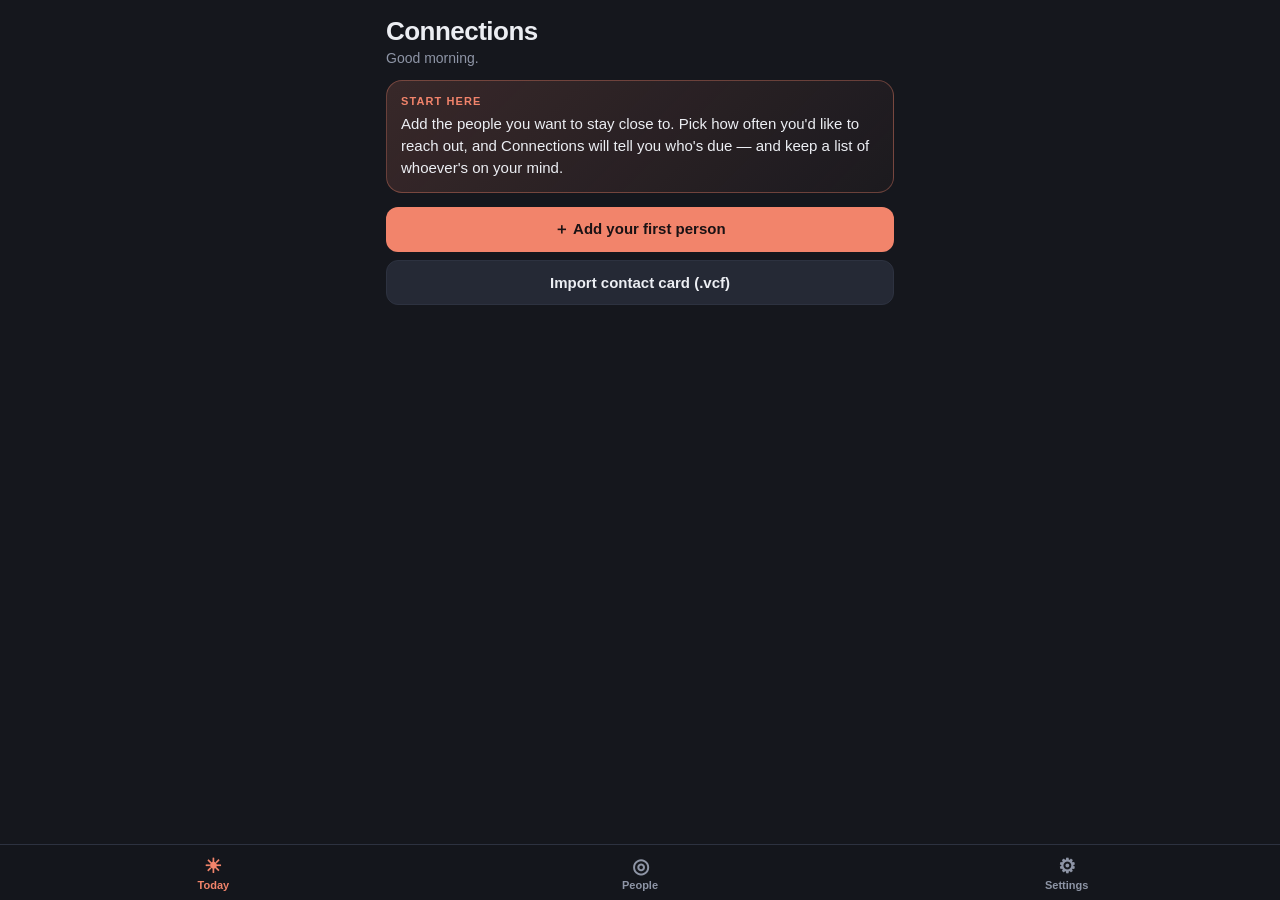
==== connections/index.html @ cd46ae2d "Add Connections: offline PWA for reminders to reach out to people Lives in connections/ as its own i" ====
<!DOCTYPE html>
<html lang="en">
<head>
<meta charset="UTF-8">
<meta name="viewport" content="width=device-width, initial-scale=1, viewport-fit=cover">
<meta name="apple-mobile-web-app-capable" content="yes">
<meta name="apple-mobile-web-app-status-bar-style" content="black-translucent">
<meta name="apple-mobile-web-app-title" content="Connections">
<meta name="theme-color" content="#15171D">
<link rel="manifest" href="manifest.webmanifest">
<link rel="apple-touch-icon" href="apple-touch-icon.png">
<title>Connections</title>
<style>
:root{
  --bg:#15171D; --panel:#1D2028; --panel2:#252935; --ink:#ECEEF3; --mut:#8E95A6;
  --acc:#F2846B; --acc2:#FFAE98; --good:#7FC4A0; --warn:#F0C25C; --bad:#E5686A; --line:#2D3240;
  --sans:-apple-system,BlinkMacSystemFont,'Segoe UI',Roboto,sans-serif;
  --mono:ui-monospace,'SF Mono',SFMono-Regular,Menlo,monospace;
}
*{box-sizing:border-box;margin:0;padding:0;-webkit-tap-highlight-color:transparent}
html,body{background:var(--bg);color:var(--ink);font-family:var(--sans);min-height:100%}
.wrap{max-width:540px;margin:0 auto;padding:calc(16px + env(safe-area-inset-top)) 16px calc(96px + env(safe-area-inset-bottom))}
header{display:flex;align-items:flex-end;justify-content:space-between;gap:10px;margin-bottom:6px}
h1{font-size:26px;font-weight:800;letter-spacing:-.02em}
h2{font-size:12px;font-weight:700;letter-spacing:.1em;text-transform:uppercase;color:var(--mut);margin:24px 0 10px;display:flex;align-items:center;gap:8px}
h2 .n{font-family:var(--mono);color:var(--acc);letter-spacing:0}
.sub{color:var(--mut);font-size:14px;margin-top:3px}
.card{background:var(--panel);border:1px solid var(--line);border-radius:16px;padding:14px;margin-bottom:10px}
.empty{color:var(--mut);font-size:14px;line-height:1.5;text-align:center;padding:22px 14px;border:1px dashed var(--line);border-radius:16px}
button{font-family:var(--sans);border:none;border-radius:12px;cursor:pointer;font-weight:700;color:inherit}
.btn{background:var(--acc);color:#1A1214;padding:13px 16px;font-size:15px;width:100%}
.btn.ghost{background:var(--panel2);color:var(--ink);border:1px solid var(--line)}
.btn.small{width:auto;padding:8px 13px;font-size:13px}
.btn.danger{background:transparent;color:var(--bad);border:1px solid rgba(229,104,106,.4)}
.btn:disabled{opacity:.4}
.add{background:var(--acc);color:#1A1214;width:44px;height:44px;border-radius:50%;font-size:26px;line-height:1;flex:none}

/* Person row */
.p{display:flex;align-items:center;gap:12px;cursor:pointer}
.av{width:44px;height:44px;border-radius:50%;flex:none;display:flex;align-items:center;justify-content:center;font-weight:800;font-size:16px;color:#16181E}
.p .info{flex:1;min-width:0}
.p .nm{font-size:16px;font-weight:700;white-space:nowrap;overflow:hidden;text-overflow:ellipsis}
.p .meta{font-size:13px;color:var(--mut);margin-top:2px;white-space:nowrap;overflow:hidden;text-overflow:ellipsis}
.pill{font-size:11px;font-weight:700;border-radius:99px;padding:3px 9px;white-space:nowrap;border:1px solid var(--line);color:var(--mut)}
.pill.bad{color:var(--bad);border-color:rgba(229,104,106,.45)}
.pill.warn{color:var(--warn);border-color:rgba(240,194,92,.45)}
.pill.good{color:var(--good);border-color:rgba(127,196,160,.45)}
.pill.acc{color:var(--acc);border-color:rgba(242,132,107,.45)}
.actions{display:flex;gap:8px;margin-top:12px}
.actions button,.actions a{flex:1;text-align:center;text-decoration:none;background:var(--panel2);border:1px solid var(--line);color:var(--ink);border-radius:11px;padding:9px 4px;font-size:13px;font-weight:700}
.actions .done{background:rgba(127,196,160,.12);border-color:rgba(127,196,160,.45);color:var(--good)}
.mindnote{font-size:13px;color:var(--acc2);margin-top:8px;line-height:1.4}

/* Nudge */
.nudge{background:linear-gradient(135deg,rgba(242,132,107,.16),rgba(242,132,107,.03));border:1px solid rgba(242,132,107,.35);border-radius:16px;padding:14px;margin:14px 0 4px}
.nudge .k{font-size:11px;font-weight:700;letter-spacing:.1em;text-transform:uppercase;color:var(--acc)}
.nudge .t{font-size:15px;margin-top:6px;line-height:1.45}

/* Search / chips */
.search{width:100%;background:var(--panel);border:1px solid var(--line);border-radius:12px;padding:12px 14px;color:var(--ink);font-size:16px;margin:12px 0 8px}
.chips{display:flex;gap:8px;overflow-x:auto;padding-bottom:4px;scrollbar-width:none}
.chips::-webkit-scrollbar{display:none}
.chip{background:var(--panel);border:1px solid var(--line);color:var(--mut);border-radius:99px;padding:7px 13px;font-size:13px;font-weight:600;white-space:nowrap}
.chip.on{color:var(--ink);border-color:var(--acc);background:var(--panel2)}

/* Forms */
label{display:block;font-size:12px;font-weight:700;letter-spacing:.06em;text-transform:uppercase;color:var(--mut);margin:14px 0 6px}
input,select,textarea{width:100%;background:var(--panel2);border:1px solid var(--line);border-radius:11px;padding:11px 12px;color:var(--ink);font-size:16px;font-family:var(--sans)}
textarea{min-height:76px;resize:vertical}
input:focus,select:focus,textarea:focus,.search:focus{outline:none;border-color:var(--acc)}
.two{display:flex;gap:10px}.two>div{flex:1;min-width:0}
.seg{display:flex;flex-wrap:wrap;gap:6px}
.seg button{background:var(--panel2);border:1px solid var(--line);color:var(--mut);padding:8px 11px;font-size:13px;border-radius:10px}
.seg button.on{color:var(--ink);border-color:var(--acc)}

/* Sheet */
.scrim{position:fixed;inset:0;background:rgba(0,0,0,.55);z-index:80;display:none;align-items:flex-end;justify-content:center}
.scrim.on{display:flex}
.sheet{background:var(--bg);border:1px solid var(--line);border-bottom:none;border-radius:20px 20px 0 0;width:100%;max-width:540px;max-height:92vh;overflow-y:auto;padding:18px 16px calc(24px + env(safe-area-inset-bottom))}
.sheet .top{display:flex;justify-content:space-between;align-items:center;margin-bottom:6px}
.sheet h3{font-size:19px;font-weight:800}
.x{background:var(--panel2);width:34px;height:34px;border-radius:50%;font-size:18px;color:var(--mut)}

/* Detail */
.hero{display:flex;gap:14px;align-items:center;margin:8px 0 4px}
.hero .av{width:60px;height:60px;font-size:22px}
.stats{display:flex;gap:8px;margin-top:14px}
.stat{flex:1;background:var(--panel);border:1px solid var(--line);border-radius:12px;padding:10px;text-align:center}
.stat .v{font-family:var(--mono);font-size:17px;font-weight:700}
.stat .l{font-size:10px;letter-spacing:.08em;text-transform:uppercase;color:var(--mut);margin-top:3px}
.hist{font-size:14px;border-top:1px solid var(--line);padding:10px 0}
.hist:first-child{border-top:none}
.hist .d{font-family:var(--mono);font-size:12px;color:var(--mut)}
.hist .n{margin-top:3px;line-height:1.4;color:var(--ink)}
.toggle{display:flex;justify-content:space-between;align-items:center;background:var(--panel);border:1px solid var(--line);border-radius:12px;padding:12px 14px;margin-top:10px;cursor:pointer}
.sw{width:46px;height:28px;border-radius:99px;background:var(--line);position:relative;flex:none;transition:background .2s}
.sw::after{content:'';position:absolute;top:3px;left:3px;width:22px;height:22px;border-radius:50%;background:#fff;transition:left .2s}
.sw.on{background:var(--acc)}.sw.on::after{left:21px}

/* Nav */
nav{position:fixed;bottom:0;left:0;right:0;background:rgba(21,23,29,.93);backdrop-filter:blur(12px);-webkit-backdrop-filter:blur(12px);border-top:1px solid var(--line);display:flex;z-index:50;padding-bottom:env(safe-area-inset-bottom)}
nav button{flex:1;background:none;color:var(--mut);padding:11px 0 9px;font-size:11px;font-weight:600;display:flex;flex-direction:column;gap:3px;align-items:center;border-radius:0;position:relative}
nav button.on{color:var(--acc)}
nav .ic{font-size:20px;line-height:1}
nav .dot{position:absolute;top:6px;left:calc(50% + 8px);background:var(--bad);color:#fff;font-size:10px;border-radius:99px;padding:1px 5px;font-family:var(--mono)}
.toast{position:fixed;left:50%;bottom:calc(84px + env(safe-area-inset-bottom));transform:translateX(-50%) translateY(20px);background:var(--panel2);border:1px solid var(--line);color:var(--ink);padding:10px 16px;border-radius:12px;font-size:14px;opacity:0;transition:all .25s;z-index:90;pointer-events:none;white-space:nowrap}
.toast.on{opacity:1;transform:translateX(-50%) translateY(0)}
.note{font-size:13px;color:var(--mut);line-height:1.5;margin-top:8px}
</style>
</head>
<body>
<div class="wrap" id="app"></div>
<nav id="nav">
  <button data-v="today"><span class="ic">☀︎</span>Today</button>
  <button data-v="people"><span class="ic">◎</span>People</button>
  <button data-v="settings"><span class="ic">⚙︎</span>Settings</button>
</nav>
<div class="scrim" id="scrim"><div class="sheet" id="sheet"></div></div>
<div class="toast" id="toast"></div>
<input type="file" id="fileIn" accept=".json,application/json" hidden>
<input type="file" id="vcfIn" accept=".vcf,text/vcard,text/x-vcard" hidden>

<script>
/* ============ CONSTANTS ============ */
const CADENCES = [
  {d:7,l:'Weekly'},{d:14,l:'2 weeks'},{d:30,l:'Monthly'},{d:60,l:'2 months'},
  {d:90,l:'Quarterly'},{d:180,l:'6 months'},{d:365,l:'Yearly'}
];
const GROUPS = ['Family','Close friends','Friends','Work','Mentors','Community'];
const TYPES = [
  {id:'text',l:'Text',ic:'💬'},{id:'call',l:'Call',ic:'📞'},{id:'email',l:'Email',ic:'✉️'},
  {id:'inperson',l:'In person',ic:'🤝'},{id:'social',l:'Social',ic:'📱'},{id:'other',l:'Other',ic:'✦'}
];
const COLORS = ['#F2846B','#7FC4A0','#F0C25C','#8FB5F0','#C79BEA','#6FD1D1','#F09BC0','#B8C77A'];
const PROMPTS = [
  'Send a song, photo or article that made you think of them.',
  'Ask about something they mentioned last time.',
  'A two-line “thinking of you” text counts. It doesn’t need a reason.',
  'Suggest a specific time for coffee or a call — specifics get yeses.',
  'Share a memory you have together.',
  'Congratulate them on something, however small.',
  'Ask for their recommendation on something — people love being asked.'
];

/* ============ STATE ============ */
const store = {
  get(k,d){try{const v=localStorage.getItem('cx.'+k);return v?JSON.parse(v):d}catch(e){return d}},
  set(k,v){try{localStorage.setItem('cx.'+k,JSON.stringify(v))}catch(e){toast('Could not save — storage full?')}}
};
let people = store.get('people',[]);
let settings = store.get('settings',{notify:false,lastNotified:null,soonDays:3});
let view = 'today';
let filter = 'all';
let query = '';
const save = () => { store.set('people',people); store.set('settings',settings); updateBadge(); };

/* ============ HELPERS ============ */
const $ = id => document.getElementById(id);
const esc = s => String(s ?? '').replace(/[&<>"']/g,c=>({'&':'&amp;','<':'&lt;','>':'&gt;','"':'&quot;',"'":'&#39;'}[c]));
const pad = n => String(n).padStart(2,'0');
const ymd = d => `${d.getFullYear()}-${pad(d.getMonth()+1)}-${pad(d.getDate())}`;
const today = () => ymd(new Date());
const parse = s => { const [y,m,d] = s.split('-').map(Number); return new Date(y,m-1,d); };
const addDays = (s,n) => { const d = parse(s); d.setDate(d.getDate()+n); return ymd(d); };
const diff = (a,b) => Math.round((parse(a)-parse(b))/864e5);  // a - b in days
const uid = () => Date.now().toString(36)+Math.random().toString(36).slice(2,7);
const initials = n => n.trim().split(/\s+/).slice(0,2).map(w=>w[0]||'').join('').toUpperCase() || '?';
const color = id => COLORS[[...id].reduce((a,c)=>a+c.charCodeAt(0),0) % COLORS.length];
const cadLabel = d => (CADENCES.find(c=>c.d===d)||{l:`Every ${d} days`}).l.replace(/^(\d)/,'Every $1');
const typeOf = id => TYPES.find(t=>t.id===id) || TYPES[5];
const fmtDate = s => parse(s).toLocaleDateString(undefined,{month:'short',day:'numeric',year: s.slice(0,4)===today().slice(0,4)?undefined:'numeric'});
function ago(s){
  if(!s) return 'Never logged';
  const n = diff(today(), s);
  if(n<=0) return 'Today'; if(n===1) return 'Yesterday';
  if(n<14) return `${n} days ago`; if(n<60) return `${Math.round(n/7)} weeks ago`;
  if(n<365) return `${Math.round(n/30)} months ago`;
  return `${(n/365).toFixed(1).replace('.0','')} years ago`;
}
function toast(msg){ const t=$('toast'); t.textContent=msg; t.classList.add('on'); clearTimeout(t._h); t._h=setTimeout(()=>t.classList.remove('on'),2200); }

/* ============ SCHEDULING ============ */
// Next due date: last contact + cadence (or now if never contacted), pushed later by a snooze.
function dueDate(p){
  let due = p.lastContact ? addDays(p.lastContact, p.cadence) : (p.created || today());
  if(p.snoozeUntil && p.snoozeUntil > due) due = p.snoozeUntil;
  return due;
}
function status(p){
  if(p.paused) return {k:'paused', days:Infinity, label:'Paused', cls:''};
  const d = diff(dueDate(p), today());
  if(d < 0)  return {k:'overdue', days:d, label: `${-d}d overdue`, cls:'bad'};
  if(d === 0) return {k:'due', days:0, label:'Due today', cls:'warn'};
  if(d <= settings.soonDays) return {k:'soon', days:d, label:`In ${d}d`, cls:'warn'};
  return {k:'ok', days:d, label:`In ${d}d`, cls:'good'};
}
function nextBirthday(p){
  if(!p.birthday) return null;
  const md = p.birthday.slice(-5); const t = today();
  let s = `${t.slice(0,4)}-${md}`;
  if(md==='02-29' && !isLeap(+t.slice(0,4))) s = `${t.slice(0,4)}-02-28`;
  if(s < t){ const y=+t.slice(0,4)+1; s = (md==='02-29'&&!isLeap(y))?`${y}-02-28`:`${y}-${md}`; }
  return {date:s, days:diff(s,t)};
}
const isLeap = y => (y%4===0&&y%100!==0)||y%400===0;
const needsYou = () => people.filter(p=>{const k=status(p).k; return k==='overdue'||k==='due';});

/* ============ RENDER ============ */
function render(){
  document.querySelectorAll('nav button').forEach(b=>b.classList.toggle('on', b.dataset.v===view));
  const n = needsYou().length + people.filter(p=>p.onMind).length;
  const tb = document.querySelector('nav button[data-v="today"]');
  tb.querySelector('.dot')?.remove();
  if(n) tb.insertAdjacentHTML('beforeend', `<span class="dot">${n}</span>`);
  $('app').innerHTML = view==='today' ? renderToday() : view==='people' ? renderPeople() : renderSettings();
}

function personRow(p, opts={}){
  const st = status(p);
  const bd = nextBirthday(p);
  let meta = [p.group, `Last: ${ago(p.lastContact)}`].filter(Boolean).join(' · ');
  if(opts.bday && bd) meta = bd.days===0 ? '🎂 Birthday today!' : `🎂 Birthday in ${bd.days}d · ${fmtDate(bd.date)}`;
  const pill = opts.bday ? '' : p.onMind && opts.mind ? `<span class="pill acc">On your mind</span>` : `<span class="pill ${st.cls}">${st.label}</span>`;
  return `<div class="card">
    <div class="p" onclick="openPerson('${p.id}')">
      <div class="av" style="background:${color(p.id)}">${esc(initials(p.name))}</div>
      <div class="info"><div class="nm">${esc(p.name)}</div><div class="meta">${esc(meta)}</div></div>
      ${pill}
    </div>
    ${opts.mind && p.mindNote ? `<div class="mindnote">“${esc(p.mindNote)}”</div>` : ''}
    ${opts.actions ? actionRow(p) : ''}
  </div>`;
}
function actionRow(p){
  const tel = p.phone ? p.phone.replace(/[^\d+]/g,'') : '';
  const a = [];
  if(tel){ a.push(`<a href="sms:${tel}" onclick="pendingReach('${p.id}','text')">💬 Text</a>`);
           a.push(`<a href="tel:${tel}" onclick="pendingReach('${p.id}','call')">📞 Call</a>`); }
  if(p.email) a.push(`<a href="mailto:${esc(p.email)}" onclick="pendingReach('${p.id}','email')">✉️ Email</a>`);
  a.push(`<button class="done" onclick="openLog('${p.id}')">✓ Done</button>`);
  a.push(`<button onclick="openSnooze('${p.id}')">⏱ Later</button>`);
  return `<div class="actions">${a.join('')}</div>`;
}

function renderToday(){
  const t = today();
  const hour = new Date().getHours();
  const greet = hour<12?'Good morning':hour<18?'Good afternoon':'Good evening';
  if(!people.length){
    return `<header><div><h1>Connections</h1><div class="sub">${greet}.</div></div></header>
    <div class="nudge"><div class="k">Start here</div><div class="t">Add the people you want to stay close to. Pick how often you'd like to reach out, and Connections will tell you who's due — and keep a list of whoever's on your mind.</div></div>
    <div style="margin-top:14px;display:grid;gap:8px">
      <button class="btn" onclick="openEdit()">＋ Add your first person</button>
      ${contactPickerBtn()}
      <button class="btn ghost" onclick="$('vcfIn').click()">Import contact card (.vcf)</button>
    </div>`;
  }
  const mind = people.filter(p=>p.onMind);
  const due = people.filter(p=>!p.onMind && ['overdue','due'].includes(status(p).k))
                    .sort((a,b)=>status(a).days-status(b).days);
  const soon = people.filter(p=>!p.onMind && status(p).k==='soon').sort((a,b)=>status(a).days-status(b).days);
  const bdays = people.map(p=>({p,b:nextBirthday(p)})).filter(x=>x.b && x.b.days<=14).sort((a,b)=>a.b.days-b.b.days);
  const total = mind.length + due.length;
  const prompt = PROMPTS[parse(t).getDate() % PROMPTS.length];
  const longest = people.filter(p=>!p.paused && p.lastContact).sort((a,b)=>a.lastContact.localeCompare(b.lastContact))[0];

  let h = `<header><div><h1>${greet}</h1><div class="sub">${total ? `${total} ${total===1?'person':'people'} to reach out to.` : 'You’re all caught up. 🌿'}</div></div>
    <button class="add" onclick="openEdit()" aria-label="Add person">＋</button></header>
    <div class="nudge"><div class="k">Today's nudge</div><div class="t">${esc(prompt)}</div></div>`;

  h += `<h2>On your mind <span class="n">${mind.length||''}</span></h2>`;
  h += mind.length ? mind.map(p=>personRow(p,{actions:true,mind:true})).join('')
      : `<div class="empty">Thinking of someone? Tap <b>＋</b> or open a person and flip on <b>“On my mind”</b> so you don't forget.</div>`;

  if(due.length){ h += `<h2>Due now <span class="n">${due.length}</span></h2>` + due.map(p=>personRow(p,{actions:true})).join(''); }
  if(bdays.length){ h += `<h2>Birthdays</h2>` + bdays.map(x=>personRow(x.p,{bday:true})).join(''); }
  if(soon.length){ h += `<h2>Coming up</h2>` + soon.map(p=>personRow(p)).join(''); }
  if(!due.length && longest && diff(t,longest.lastContact) > 30){
    h += `<h2>It's been a while</h2>` + personRow(longest,{actions:true});
  }
  return h;
}

function renderPeople(){
  const groups = [...new Set(people.map(p=>p.group).filter(Boolean))];
  let list = people.slice();
  if(query) list = list.filter(p=>(p.name+' '+(p.group||'')+' '+(p.notes||'')).toLowerCase().includes(query.toLowerCase()));
  if(filter==='due') list = list.filter(p=>['overdue','due','soon'].includes(status(p).k));
  else if(filter==='mind') list = list.filter(p=>p.onMind);
  else if(filter==='paused') list = list.filter(p=>p.paused);
  else if(filter!=='all') list = list.filter(p=>p.group===filter);
  list.sort((a,b)=>status(a).days-status(b).days || a.name.localeCompare(b.name));
  const chip = (id,l) => `<button class="chip ${filter===id?'on':''}" onclick="setFilter('${esc(id)}')">${esc(l)}</button>`;
  return `<header><div><h1>People</h1><div class="sub">${people.length} ${people.length===1?'person':'people'} you're keeping close</div></div>
    <button class="add" onclick="openEdit()" aria-label="Add person">＋</button></header>
    <input class="search" id="q" placeholder="Search" value="${esc(query)}" oninput="query=this.value;rerenderList()">
    <div class="chips">${chip('all','All')}${chip('due','Due soon')}${chip('mind','On my mind')}${groups.map(g=>chip(g,g)).join('')}${people.some(p=>p.paused)?chip('paused','Paused'):''}</div>
    <div id="plist" style="margin-top:12px">${list.length ? list.map(p=>personRow(p)).join('') : `<div class="empty">${people.length?'No matches.':'No one here yet. Tap ＋ to add someone.'}</div>`}</div>`;
}
function rerenderList(){ const pos = $('q').selectionStart; render(); const q=$('q'); q.focus(); q.setSelectionRange(pos,pos); }
function setFilter(f){ filter=f; render(); }

function contactPickerBtn(){
  return ('contacts' in navigator && 'ContactsManager' in window) ? `<button class="btn ghost" onclick="pickContacts()">Import from contacts</button>` : '';
}

function renderSettings(){
  const notifOK = 'Notification' in window;
  return `<header><div><h1>Settings</h1><div class="sub">Everything stays on this device.</div></div></header>
  <h2>Reminders</h2>
  <div class="toggle" onclick="toggleNotify()"><div><div style="font-weight:700">Notify me when people are due</div><div class="note" style="margin-top:3px">${notifOK?'Shows a notification + app badge when you open Connections.':'Not supported in this browser.'}</div></div><div class="sw ${settings.notify?'on':''}"></div></div>
  <div class="card" style="margin-top:10px">
    <div style="font-weight:700">Calendar reminders</div>
    <div class="note">Phones don't let offline web apps wake themselves up, so for reliable reminders, add a repeating calendar event for each person at their cadence. Re-export after adding people.</div>
    <button class="btn ghost small" style="margin-top:10px" onclick="exportICS()">Download calendar (.ics)</button>
  </div>
  <label>“Coming up” window</label>
  <div class="seg">${[1,3,5,7].map(d=>`<button class="${settings.soonDays===d?'on':''}" onclick="settings.soonDays=${d};save();render()">${d} day${d>1?'s':''}</button>`).join('')}</div>
  <h2>Import</h2>
  <div style="display:grid;gap:8px">${contactPickerBtn()}<button class="btn ghost" onclick="$('vcfIn').click()">Import contact cards (.vcf)</button></div>
  <div class="note">On iPhone: Contacts → pick someone → Share Contact → Save to Files, then import here.</div>
  <h2>Backup</h2>
  <div style="display:grid;gap:8px">
    <button class="btn ghost" onclick="exportJSON()">Export backup (.json)</button>
    <button class="btn ghost" onclick="$('fileIn').click()">Restore from backup</button>
  </div>
  <div class="note">Data lives in this browser only. Back up now and then.</div>
  <h2>Danger zone</h2>
  <button class="btn danger" onclick="wipe()">Erase all data</button>
  <div class="note" style="text-align:center;margin-top:24px">Connections · v1</div>`;
}

/* ============ SHEETS ============ */
function openSheet(html){ $('sheet').innerHTML = html; $('scrim').classList.add('on'); $('sheet').scrollTop=0; }
function closeSheet(){ $('scrim').classList.remove('on'); }
$('scrim').addEventListener('click', e => { if(e.target.id==='scrim') closeSheet(); });
const sheetTop = title => `<div class="top"><h3>${esc(title)}</h3><button class="x" onclick="closeSheet()" aria-label="Close">✕</button></div>`;
const byId = id => people.find(p=>p.id===id);

function openPerson(id){
  const p = byId(id); if(!p) return;
  const st = status(p), bd = nextBirthday(p);
  const log = (p.log||[]).slice().sort((a,b)=>b.d.localeCompare(a.d));
  openSheet(`${sheetTop('')}
    <div class="hero"><div class="av" style="background:${color(p.id)}">${esc(initials(p.name))}</div>
      <div><h3>${esc(p.name)}</h3><div class="sub">${esc([p.group, cadLabel(p.cadence)].filter(Boolean).join(' · '))}</div></div></div>
    <div class="stats">
      <div class="stat"><div class="v">${p.lastContact?esc(fmtDate(p.lastContact)):'—'}</div><div class="l">Last</div></div>
      <div class="stat"><div class="v" style="color:var(--${st.cls||'mut'})">${p.paused?'—':esc(fmtDate(dueDate(p)))}</div><div class="l">${p.paused?'Paused':'Next'}</div></div>
      <div class="stat"><div class="v">${(p.log||[]).length}</div><div class="l">Touches</div></div>
    </div>
    ${actionRow(p)}
    <div class="toggle" onclick="toggleMind('${p.id}')"><div style="font-weight:700">On my mind</div><div class="sw ${p.onMind?'on':''}"></div></div>
    ${p.onMind ? `<input style="margin-top:8px" placeholder="Why? (e.g. ask about the new job)" value="${esc(p.mindNote||'')}" onchange="setMindNote('${p.id}',this.value)">` : ''}
    ${p.phone||p.email||bd ? `<h2>Details</h2><div class="card" style="font-size:14px;line-height:1.8">
      ${p.phone?`📞 ${esc(p.phone)}<br>`:''}${p.email?`✉️ ${esc(p.email)}<br>`:''}${bd?`🎂 ${esc(fmtDate(bd.date))} (${bd.days===0?'today':`in ${bd.days}d`})`:''}</div>`:''}
    ${p.notes ? `<h2>Notes</h2><div class="card" style="font-size:14px;line-height:1.5;white-space:pre-wrap">${esc(p.notes)}</div>`:''}
    <h2>History</h2>
    <div class="card">${log.length ? log.map((e,i)=>`<div class="hist"><div class="row" style="display:flex;justify-content:space-between"><span class="d">${typeOf(e.t).ic} ${esc(typeOf(e.t).l)} · ${esc(fmtDate(e.d))}</span><button style="background:none;color:var(--mut);font-size:12px" onclick="delLog('${p.id}','${e.id}')">remove</button></div>${e.n?`<div class="n">${esc(e.n)}</div>`:''}</div>`).join('') : `<div class="note" style="margin:0">No touches logged yet.</div>`}</div>
    <div style="display:grid;gap:8px;margin-top:16px">
      <button class="btn ghost" onclick="openEdit('${p.id}')">Edit</button>
      <button class="btn ghost" onclick="togglePause('${p.id}')">${p.paused?'Resume reminders':'Pause reminders'}</button>
      <button class="btn danger" onclick="delPerson('${p.id}')">Remove ${esc(p.name.split(' ')[0])}</button>
    </div>`);
}

function openEdit(id){
  const p = id ? byId(id) : {name:'',group:'',cadence:30,phone:'',email:'',birthday:'',notes:'',onMind:false,lastContact:''};
  const groups = [...new Set([...GROUPS, ...people.map(x=>x.group).filter(Boolean)])];
  openSheet(`${sheetTop(id?'Edit person':'Add someone')}
    <label>Name</label><input id="f_name" value="${esc(p.name)}" placeholder="Who's on your list?" autocomplete="off">
    <label>Reach out every</label>
    <div class="seg" id="f_cad">${CADENCES.map(c=>`<button type="button" data-d="${c.d}" class="${p.cadence===c.d?'on':''}">${c.l}</button>`).join('')}</div>
    <label>Group</label>
    <input id="f_group" list="grouplist" value="${esc(p.group||'')}" placeholder="Family, Friends, Work…">
    <datalist id="grouplist">${groups.map(g=>`<option value="${esc(g)}">`).join('')}</datalist>
    <div class="two"><div><label>Phone</label><input id="f_phone" type="tel" value="${esc(p.phone||'')}"></div>
    <div><label>Email</label><input id="f_email" type="email" value="${esc(p.email||'')}"></div></div>
    <div class="two"><div><label>Birthday</label><input id="f_bday" type="date" value="${esc(p.birthday && p.birthday.length===10 ? p.birthday : '')}"></div>
    <div><label>Last talked</label><input id="f_last" type="date" max="${today()}" value="${esc(p.lastContact||'')}"></div></div>
    <label>Notes</label><textarea id="f_notes" placeholder="Kids' names, what they're working on, things to ask about…">${esc(p.notes||'')}</textarea>
    ${id?'':`<div class="toggle" id="f_mind" onclick="this.querySelector('.sw').classList.toggle('on')"><div style="font-weight:700">On my mind right now</div><div class="sw"></div></div>`}
    <button class="btn" style="margin-top:18px" onclick="savePerson(${id?`'${id}'`:''})">${id?'Save':'Add'}</button>`);
  $('f_cad').querySelectorAll('button').forEach(b=>b.onclick=()=>{ $('f_cad').querySelectorAll('button').forEach(x=>x.classList.remove('on')); b.classList.add('on'); });
  if(!id) setTimeout(()=>$('f_name').focus(), 50);
}
function savePerson(id){
  const name = $('f_name').value.trim();
  if(!name){ $('f_name').focus(); toast('Add a name'); return; }
  const cadBtn = $('f_cad').querySelector('.on');
  const data = {
    name, group:$('f_group').value.trim(), cadence: cadBtn ? +cadBtn.dataset.d : 30,
    phone:$('f_phone').value.trim(), email:$('f_email').value.trim(),
    birthday:$('f_bday').value, notes:$('f_notes').value.trim(),
    lastContact:$('f_last').value || null
  };
  if(id){
    const p = byId(id);
    if(data.lastContact !== p.lastContact) p.snoozeUntil = null;
    Object.assign(p, data);
    save(); openPerson(id);
  } else {
    const p = {id:uid(), created:today(), log:[], onMind: $('f_mind').querySelector('.sw').classList.contains('on'), ...data};
    if(p.lastContact) p.log.push({id:uid(), d:p.lastContact, t:'other', n:''});
    people.push(p); save(); closeSheet(); toast(`${name.split(' ')[0]} added`);
  }
  render();
}

// When someone taps Text/Call/Email, remember it so we can offer to log it when they come back.
let pending = null;
function pendingReach(id, t){ pending = {id, t, at:Date.now()}; }
document.addEventListener('visibilitychange', () => {
  if(document.visibilityState==='visible'){
    if(pending && Date.now()-pending.at < 30*60e3 && byId(pending.id)){ const p=pending; pending=null; openLog(p.id, p.t); }
    checkNotify(); render();
  }
});

function openLog(id, t='text'){
  const p = byId(id);
  openSheet(`${sheetTop(`Reached out to ${p.name.split(' ')[0]}?`)}
    <label>How</label>
    <div class="seg" id="l_type">${TYPES.map(x=>`<button type="button" data-t="${x.id}" class="${x.id===t?'on':''}">${x.ic} ${x.l}</button>`).join('')}</div>
    <label>When</label><input id="l_date" type="date" max="${today()}" value="${today()}">
    <label>Note (optional)</label><textarea id="l_note" placeholder="What did you talk about? Anything to follow up on?"></textarea>
    <button class="btn" style="margin-top:18px" onclick="saveLog('${id}')">Log it</button>`);
  $('l_type').querySelectorAll('button').forEach(b=>b.onclick=()=>{ $('l_type').querySelectorAll('button').forEach(x=>x.classList.remove('on')); b.classList.add('on'); });
}
function saveLog(id){
  const p = byId(id);
  const d = $('l_date').value || today();
  const t = ($('l_type').querySelector('.on')||{dataset:{t:'other'}}).dataset.t;
  (p.log ||= []).push({id:uid(), d, t, n:$('l_note').value.trim()});
  if(!p.lastContact || d >= p.lastContact) p.lastContact = d;
  p.snoozeUntil = null; p.onMind = false; p.mindNote = '';
  save(); closeSheet(); render();
  toast(`Nice. Next nudge for ${p.name.split(' ')[0]}: ${fmtDate(dueDate(p))}`);
}
function delLog(pid, lid){
  const p = byId(pid);
  p.log = p.log.filter(e=>e.id!==lid);
  p.lastContact = p.log.length ? p.log.map(e=>e.d).sort().pop() : null;
  save(); openPerson(pid); render();
}

function openSnooze(id){
  const p = byId(id);
  const opts = [[1,'Tomorrow'],[3,'In 3 days'],[7,'Next week'],[14,'In 2 weeks'],[30,'Next month']];
  openSheet(`${sheetTop(`Remind me about ${p.name.split(' ')[0]}…`)}
    <div style="display:grid;gap:8px;margin-top:10px">${opts.map(([n,l])=>`<button class="btn ghost" onclick="snooze('${id}',${n})">${l}</button>`).join('')}</div>`);
}
function snooze(id, n){
  const p = byId(id);
  p.snoozeUntil = addDays(today(), n);
  p.onMind = false;
  save(); closeSheet(); render(); toast(`Snoozed until ${fmtDate(p.snoozeUntil)}`);
}

function toggleMind(id){ const p=byId(id); p.onMind=!p.onMind; if(!p.onMind) p.mindNote=''; save(); openPerson(id); render(); }
function setMindNote(id,v){ byId(id).mindNote=v.trim(); save(); render(); }
function togglePause(id){ const p=byId(id); p.paused=!p.paused; save(); openPerson(id); render(); }
function delPerson(id){
  const p = byId(id);
  if(!confirm(`Remove ${p.name} and their history?`)) return;
  people = people.filter(x=>x.id!==id); save(); closeSheet(); render();
}

/* ============ IMPORT / EXPORT ============ */
function download(name, text, type){
  const a = document.createElement('a');
  a.href = URL.createObjectURL(new Blob([text],{type}));
  a.download = name; document.body.appendChild(a); a.click();
  setTimeout(()=>{URL.revokeObjectURL(a.href); a.remove();}, 500);
}
function exportJSON(){ download(`connections-${today()}.json`, JSON.stringify({v:1, people, settings},null,1), 'application/json'); }
$('fileIn').addEventListener('change', async e => {
  const f = e.target.files[0]; e.target.value=''; if(!f) return;
  try{
    const data = JSON.parse(await f.text());
    if(!Array.isArray(data.people)) throw 0;
    if(!confirm(`Replace your current list with ${data.people.length} people from this backup?`)) return;
    people = data.people; settings = {...settings, ...(data.settings||{})}; save(); render(); toast('Restored');
  }catch(err){ toast('That file isn’t a Connections backup'); }
});

function addImported(list){
  let added = 0;
  const have = new Set(people.map(p=>p.name.toLowerCase()));
  for(const c of list){
    if(!c.name || have.has(c.name.toLowerCase())) continue;
    people.push({id:uid(), created:today(), log:[], cadence:30, group:'', notes:'', lastContact:null, onMind:false, ...c});
    have.add(c.name.toLowerCase()); added++;
  }
  save(); render(); toast(added ? `Imported ${added} ${added===1?'person':'people'}` : 'No new people found');
}
$('vcfIn').addEventListener('change', async e => {
  const f = e.target.files[0]; e.target.value=''; if(!f) return;
  addImported(parseVCF(await f.text()));
});
function parseVCF(text){
  const lines = text.replace(/\r\n[ \t]/g,'').split(/\r?\n/);   // unfold continuation lines
  const out = []; let c = null;
  for(const line of lines){
    const i = line.indexOf(':'); if(i<0) continue;
    const key = line.slice(0,i).split(';')[0].split('.').pop().toUpperCase();
    const val = line.slice(i+1).replace(/\\,/g,',').replace(/\\;/g,';').replace(/\\n/gi,'\n').trim();
    if(key==='BEGIN') c = {};
    else if(key==='END' && c){ if(c.name) out.push(c); c = null; }
    else if(!c) continue;
    else if(key==='FN') c.name = val;
    else if(key==='N' && !c.name){ const [l,f] = val.split(';'); c.name = [f,l].filter(Boolean).join(' '); }
    else if(key==='TEL' && !c.phone) c.phone = val;
    else if(key==='EMAIL' && !c.email) c.email = val;
    else if(key==='BDAY' && !c.birthday){ const m = val.replace(/-/g,'').match(/(\d{4})(\d{2})(\d{2})/); if(m) c.birthday = `${m[1]}-${m[2]}-${m[3]}`; }
  }
  return out;
}
async function pickContacts(){
  try{
    const res = await navigator.contacts.select(['name','tel','email'],{multiple:true});
    addImported(res.map(r=>({name:(r.name||[])[0]||'', phone:(r.tel||[])[0]||'', email:(r.email||[])[0]||''})));
  }catch(e){ toast('Contact import cancelled'); }
}

function exportICS(){
  const active = people.filter(p=>!p.paused);
  if(!active.length){ toast('Add some people first'); return; }
  const stamp = new Date().toISOString().replace(/[-:]/g,'').replace(/\.\d+/,'');
  const icsEsc = s => String(s).replace(/[\\,;]/g,m=>'\\'+m).replace(/\n/g,'\\n');
  const ev = active.map(p=>{
    let start = dueDate(p); if(start < today()) start = today();
    const d = start.replace(/-/g,'');
    return ['BEGIN:VEVENT',`UID:connections-${p.id}@local`,`DTSTAMP:${stamp}`,
      `DTSTART;VALUE=DATE:${d}`,`DTEND;VALUE=DATE:${addDays(start,1).replace(/-/g,'')}`,
      `RRULE:FREQ=DAILY;INTERVAL=${p.cadence}`,
      `SUMMARY:${icsEsc('Reach out to '+p.name)}`,
      `DESCRIPTION:${icsEsc([p.phone, p.email, p.notes].filter(Boolean).join('\n'))}`,
      'BEGIN:VALARM','TRIGGER:PT9H','ACTION:DISPLAY',`DESCRIPTION:${icsEsc('Reach out to '+p.name)}`,'END:VALARM',
      'END:VEVENT'].join('\r\n');
  });
  download('connections-reminders.ics', ['BEGIN:VCALENDAR','VERSION:2.0','PRODID:-//Connections//EN','CALSCALE:GREGORIAN',...ev,'END:VCALENDAR'].join('\r\n'), 'text/calendar');
}

function wipe(){
  if(!confirm('Erase everyone and all history? This cannot be undone.')) return;
  people = []; save(); render(); toast('Erased');
}

/* ============ NOTIFICATIONS / BADGE ============ */
function updateBadge(){
  const n = needsYou().length + people.filter(p=>p.onMind).length;
  try{ if('setAppBadge' in navigator) (n ? navigator.setAppBadge(n) : navigator.clearAppBadge()).catch(()=>{}); }catch(e){}
}
async function toggleNotify(){
  if(!('Notification' in window)){ toast('Notifications not supported here'); return; }
  if(settings.notify){ settings.notify=false; save(); render(); return; }
  const r = await Notification.requestPermission();
  settings.notify = r==='granted';
  if(!settings.notify) toast('Permission not granted');
  save(); render(); checkNotify(true);
}
async function checkNotify(force){
  if(!settings.notify || !('Notification' in window) || Notification.permission!=='granted') return;
  if(!force && settings.lastNotified===today()) return;
  const due = needsYou(); if(!due.length) return;
  const names = due.slice(0,3).map(p=>p.name.split(' ')[0]).join(', ') + (due.length>3?` +${due.length-3}`:'');
  const title = `${due.length} ${due.length===1?'person':'people'} to reach out to`;
  try{
    const reg = await navigator.serviceWorker?.getRegistration();
    if(reg) reg.showNotification(title,{body:names, icon:'icon-192.png', badge:'icon-192.png', tag:'connections-due'});
    else new Notification(title,{body:names, icon:'icon-192.png'});
    settings.lastNotified = today(); save();
  }catch(e){}
}

/* ============ BOOT ============ */
document.querySelectorAll('nav button').forEach(b=>b.onclick=()=>{ view=b.dataset.v; closeSheet(); render(); scrollTo(0,0); });
if('serviceWorker' in navigator) navigator.serviceWorker.register('sw.js').catch(()=>{});
render(); updateBadge(); checkNotify();
// Roll over at midnight if the app is left open.
setInterval(()=>{ if(document.visibilityState==='visible' && !$('scrim').classList.contains('on')) render(); }, 60e3);
</script>
</body>
</html>
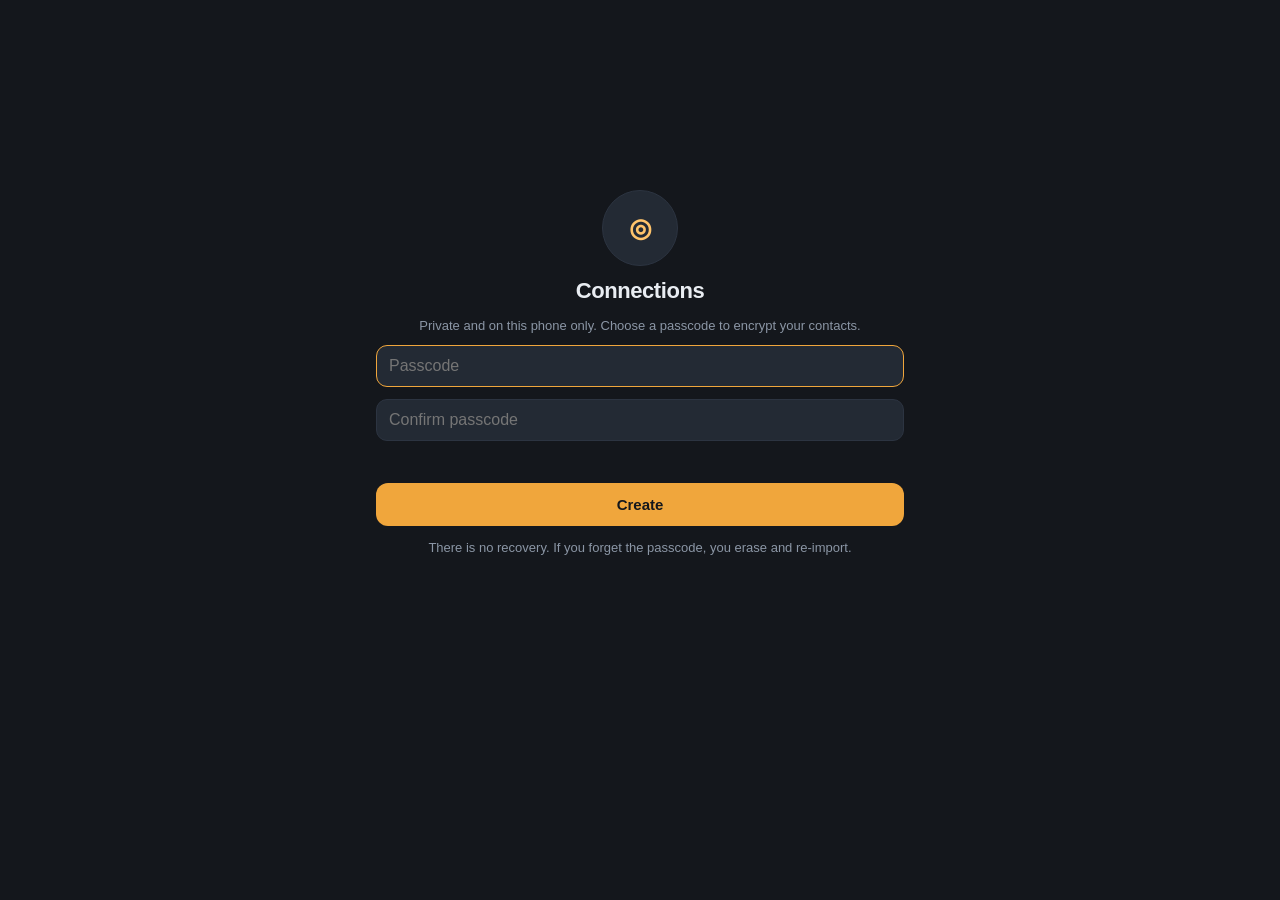
==== commit b6d9cca2: "Add Connections: private on-device contact book PWA Encrypted (AES-GCM, passcode-derived key) Indexe" ====
--- a/connections/index.html
+++ b/connections/index.html
@@ -3,583 +3,471 @@
 <head>
 <meta charset="UTF-8">
 <meta name="viewport" content="width=device-width, initial-scale=1, viewport-fit=cover">
+<meta http-equiv="Content-Security-Policy" content="default-src 'self'; script-src 'self' 'unsafe-inline'; style-src 'self' 'unsafe-inline'; img-src 'self' data:; connect-src 'self'; form-action 'none'; base-uri 'none'">
+<meta name="robots" content="noindex, nofollow, noarchive">
+<meta name="referrer" content="no-referrer">
 <meta name="apple-mobile-web-app-capable" content="yes">
 <meta name="apple-mobile-web-app-status-bar-style" content="black-translucent">
 <meta name="apple-mobile-web-app-title" content="Connections">
-<meta name="theme-color" content="#15171D">
+<meta name="theme-color" content="#14171C">
 <link rel="manifest" href="manifest.webmanifest">
 <link rel="apple-touch-icon" href="apple-touch-icon.png">
 <title>Connections</title>
 <style>
 :root{
-  --bg:#15171D; --panel:#1D2028; --panel2:#252935; --ink:#ECEEF3; --mut:#8E95A6;
-  --acc:#F2846B; --acc2:#FFAE98; --good:#7FC4A0; --warn:#F0C25C; --bad:#E5686A; --line:#2D3240;
+  --bg:#14171C; --panel:#1C2129; --panel2:#232A34; --ink:#E9EDF2; --mut:#8B96A5;
+  --amber:#F0A63C; --amber2:#FFC46B; --good:#7FB88B; --bad:#E06C5F; --line:#2C3441;
+  --mono:ui-monospace,'SF Mono',SFMono-Regular,Menlo,monospace;
   --sans:-apple-system,BlinkMacSystemFont,'Segoe UI',Roboto,sans-serif;
-  --mono:ui-monospace,'SF Mono',SFMono-Regular,Menlo,monospace;
 }
 *{box-sizing:border-box;margin:0;padding:0;-webkit-tap-highlight-color:transparent}
-html,body{background:var(--bg);color:var(--ink);font-family:var(--sans);min-height:100%}
-.wrap{max-width:540px;margin:0 auto;padding:calc(16px + env(safe-area-inset-top)) 16px calc(96px + env(safe-area-inset-bottom))}
-header{display:flex;align-items:flex-end;justify-content:space-between;gap:10px;margin-bottom:6px}
-h1{font-size:26px;font-weight:800;letter-spacing:-.02em}
-h2{font-size:12px;font-weight:700;letter-spacing:.1em;text-transform:uppercase;color:var(--mut);margin:24px 0 10px;display:flex;align-items:center;gap:8px}
-h2 .n{font-family:var(--mono);color:var(--acc);letter-spacing:0}
-.sub{color:var(--mut);font-size:14px;margin-top:3px}
-.card{background:var(--panel);border:1px solid var(--line);border-radius:16px;padding:14px;margin-bottom:10px}
-.empty{color:var(--mut);font-size:14px;line-height:1.5;text-align:center;padding:22px 14px;border:1px dashed var(--line);border-radius:16px}
+html,body{background:var(--bg);color:var(--ink);font-family:var(--sans);height:100%}
+body{padding-bottom:env(safe-area-inset-bottom)}
+.wrap{max-width:560px;margin:0 auto;padding:calc(14px + env(safe-area-inset-top)) 16px 96px}
+h1{font-size:22px;font-weight:800;letter-spacing:-.02em}
+h2{font-size:13px;font-weight:700;letter-spacing:.06em;text-transform:uppercase;color:var(--mut);margin:22px 0 8px}
+.sub{color:var(--mut);font-size:13px;margin-top:2px}
+.row{display:flex;align-items:center;justify-content:space-between;gap:10px}
+.card{background:var(--panel);border:1px solid var(--line);border-radius:14px;padding:14px;margin-bottom:10px}
 button{font-family:var(--sans);border:none;border-radius:12px;cursor:pointer;font-weight:700;color:inherit}
-.btn{background:var(--acc);color:#1A1214;padding:13px 16px;font-size:15px;width:100%}
+.btn{background:var(--amber);color:#14171C;padding:13px 16px;font-size:15px;width:100%}
+.btn:disabled{opacity:.35}
 .btn.ghost{background:var(--panel2);color:var(--ink);border:1px solid var(--line)}
-.btn.small{width:auto;padding:8px 13px;font-size:13px}
-.btn.danger{background:transparent;color:var(--bad);border:1px solid rgba(229,104,106,.4)}
-.btn:disabled{opacity:.4}
-.add{background:var(--acc);color:#1A1214;width:44px;height:44px;border-radius:50%;font-size:26px;line-height:1;flex:none}
-
-/* Person row */
-.p{display:flex;align-items:center;gap:12px;cursor:pointer}
-.av{width:44px;height:44px;border-radius:50%;flex:none;display:flex;align-items:center;justify-content:center;font-weight:800;font-size:16px;color:#16181E}
-.p .info{flex:1;min-width:0}
-.p .nm{font-size:16px;font-weight:700;white-space:nowrap;overflow:hidden;text-overflow:ellipsis}
-.p .meta{font-size:13px;color:var(--mut);margin-top:2px;white-space:nowrap;overflow:hidden;text-overflow:ellipsis}
-.pill{font-size:11px;font-weight:700;border-radius:99px;padding:3px 9px;white-space:nowrap;border:1px solid var(--line);color:var(--mut)}
-.pill.bad{color:var(--bad);border-color:rgba(229,104,106,.45)}
-.pill.warn{color:var(--warn);border-color:rgba(240,194,92,.45)}
-.pill.good{color:var(--good);border-color:rgba(127,196,160,.45)}
-.pill.acc{color:var(--acc);border-color:rgba(242,132,107,.45)}
-.actions{display:flex;gap:8px;margin-top:12px}
-.actions button,.actions a{flex:1;text-align:center;text-decoration:none;background:var(--panel2);border:1px solid var(--line);color:var(--ink);border-radius:11px;padding:9px 4px;font-size:13px;font-weight:700}
-.actions .done{background:rgba(127,196,160,.12);border-color:rgba(127,196,160,.45);color:var(--good)}
-.mindnote{font-size:13px;color:var(--acc2);margin-top:8px;line-height:1.4}
-
-/* Nudge */
-.nudge{background:linear-gradient(135deg,rgba(242,132,107,.16),rgba(242,132,107,.03));border:1px solid rgba(242,132,107,.35);border-radius:16px;padding:14px;margin:14px 0 4px}
-.nudge .k{font-size:11px;font-weight:700;letter-spacing:.1em;text-transform:uppercase;color:var(--acc)}
-.nudge .t{font-size:15px;margin-top:6px;line-height:1.45}
-
-/* Search / chips */
-.search{width:100%;background:var(--panel);border:1px solid var(--line);border-radius:12px;padding:12px 14px;color:var(--ink);font-size:16px;margin:12px 0 8px}
-.chips{display:flex;gap:8px;overflow-x:auto;padding-bottom:4px;scrollbar-width:none}
+.btn.small{width:auto;padding:8px 14px;font-size:13px}
+.btn.danger{background:transparent;color:var(--bad);border:1px solid rgba(224,108,95,.4)}
+.icon{background:var(--panel2);border:1px solid var(--line);width:38px;height:38px;border-radius:11px;font-size:18px;display:inline-flex;align-items:center;justify-content:center}
+input,textarea,select{font-family:var(--sans);font-size:16px;color:var(--ink);background:var(--panel2);border:1px solid var(--line);border-radius:11px;padding:11px 12px;width:100%}
+textarea{min-height:90px;resize:vertical}
+input:focus,textarea:focus{outline:none;border-color:var(--amber)}
+label{display:block;font-size:12px;color:var(--mut);margin:12px 0 5px;font-weight:600}
+.search{position:sticky;top:0;z-index:5;background:var(--bg);padding:10px 0 8px}
+.chips{display:flex;gap:6px;overflow-x:auto;padding:8px 0 2px;scrollbar-width:none}
 .chips::-webkit-scrollbar{display:none}
-.chip{background:var(--panel);border:1px solid var(--line);color:var(--mut);border-radius:99px;padding:7px 13px;font-size:13px;font-weight:600;white-space:nowrap}
-.chip.on{color:var(--ink);border-color:var(--acc);background:var(--panel2)}
-
-/* Forms */
-label{display:block;font-size:12px;font-weight:700;letter-spacing:.06em;text-transform:uppercase;color:var(--mut);margin:14px 0 6px}
-input,select,textarea{width:100%;background:var(--panel2);border:1px solid var(--line);border-radius:11px;padding:11px 12px;color:var(--ink);font-size:16px;font-family:var(--sans)}
-textarea{min-height:76px;resize:vertical}
-input:focus,select:focus,textarea:focus,.search:focus{outline:none;border-color:var(--acc)}
-.two{display:flex;gap:10px}.two>div{flex:1;min-width:0}
-.seg{display:flex;flex-wrap:wrap;gap:6px}
-.seg button{background:var(--panel2);border:1px solid var(--line);color:var(--mut);padding:8px 11px;font-size:13px;border-radius:10px}
-.seg button.on{color:var(--ink);border-color:var(--acc)}
-
-/* Sheet */
-.scrim{position:fixed;inset:0;background:rgba(0,0,0,.55);z-index:80;display:none;align-items:flex-end;justify-content:center}
-.scrim.on{display:flex}
-.sheet{background:var(--bg);border:1px solid var(--line);border-bottom:none;border-radius:20px 20px 0 0;width:100%;max-width:540px;max-height:92vh;overflow-y:auto;padding:18px 16px calc(24px + env(safe-area-inset-bottom))}
-.sheet .top{display:flex;justify-content:space-between;align-items:center;margin-bottom:6px}
-.sheet h3{font-size:19px;font-weight:800}
-.x{background:var(--panel2);width:34px;height:34px;border-radius:50%;font-size:18px;color:var(--mut)}
-
-/* Detail */
-.hero{display:flex;gap:14px;align-items:center;margin:8px 0 4px}
-.hero .av{width:60px;height:60px;font-size:22px}
-.stats{display:flex;gap:8px;margin-top:14px}
-.stat{flex:1;background:var(--panel);border:1px solid var(--line);border-radius:12px;padding:10px;text-align:center}
-.stat .v{font-family:var(--mono);font-size:17px;font-weight:700}
-.stat .l{font-size:10px;letter-spacing:.08em;text-transform:uppercase;color:var(--mut);margin-top:3px}
-.hist{font-size:14px;border-top:1px solid var(--line);padding:10px 0}
-.hist:first-child{border-top:none}
-.hist .d{font-family:var(--mono);font-size:12px;color:var(--mut)}
-.hist .n{margin-top:3px;line-height:1.4;color:var(--ink)}
-.toggle{display:flex;justify-content:space-between;align-items:center;background:var(--panel);border:1px solid var(--line);border-radius:12px;padding:12px 14px;margin-top:10px;cursor:pointer}
-.sw{width:46px;height:28px;border-radius:99px;background:var(--line);position:relative;flex:none;transition:background .2s}
-.sw::after{content:'';position:absolute;top:3px;left:3px;width:22px;height:22px;border-radius:50%;background:#fff;transition:left .2s}
-.sw.on{background:var(--acc)}.sw.on::after{left:21px}
-
-/* Nav */
-nav{position:fixed;bottom:0;left:0;right:0;background:rgba(21,23,29,.93);backdrop-filter:blur(12px);-webkit-backdrop-filter:blur(12px);border-top:1px solid var(--line);display:flex;z-index:50;padding-bottom:env(safe-area-inset-bottom)}
-nav button{flex:1;background:none;color:var(--mut);padding:11px 0 9px;font-size:11px;font-weight:600;display:flex;flex-direction:column;gap:3px;align-items:center;border-radius:0;position:relative}
-nav button.on{color:var(--acc)}
-nav .ic{font-size:20px;line-height:1}
-nav .dot{position:absolute;top:6px;left:calc(50% + 8px);background:var(--bad);color:#fff;font-size:10px;border-radius:99px;padding:1px 5px;font-family:var(--mono)}
-.toast{position:fixed;left:50%;bottom:calc(84px + env(safe-area-inset-bottom));transform:translateX(-50%) translateY(20px);background:var(--panel2);border:1px solid var(--line);color:var(--ink);padding:10px 16px;border-radius:12px;font-size:14px;opacity:0;transition:all .25s;z-index:90;pointer-events:none;white-space:nowrap}
-.toast.on{opacity:1;transform:translateX(-50%) translateY(0)}
-.note{font-size:13px;color:var(--mut);line-height:1.5;margin-top:8px}
+.chip{white-space:nowrap;font-size:12px;padding:6px 11px;border-radius:99px;background:var(--panel);border:1px solid var(--line);color:var(--mut);font-weight:600}
+.chip.on{color:var(--amber);border-color:rgba(240,166,60,.6);background:rgba(240,166,60,.08)}
+.letter{font-family:var(--mono);font-size:12px;color:var(--amber);padding:14px 4px 4px}
+.item{display:flex;align-items:center;gap:12px;padding:10px 4px;border-bottom:1px solid var(--line);cursor:pointer}
+.av{flex:0 0 40px;height:40px;border-radius:50%;background:var(--panel2);border:1px solid var(--line);display:flex;align-items:center;justify-content:center;font-weight:700;font-size:14px;color:var(--amber2)}
+.av.big{width:76px;height:76px;flex-basis:76px;font-size:26px;margin:0 auto}
+.it-main{min-width:0;flex:1}
+.it-name{font-weight:600;font-size:15px;white-space:nowrap;overflow:hidden;text-overflow:ellipsis}
+.it-sub{color:var(--mut);font-size:12px;white-space:nowrap;overflow:hidden;text-overflow:ellipsis;margin-top:2px}
+.badge{font-family:var(--mono);font-size:10px;color:var(--mut);border:1px solid var(--line);border-radius:99px;padding:2px 7px;white-space:nowrap}
+.actions{display:flex;gap:10px;justify-content:center;margin:16px 0}
+.act{flex:1;max-width:90px;background:var(--panel);border:1px solid var(--line);border-radius:12px;padding:10px 4px;font-size:12px;color:var(--amber2);text-align:center;text-decoration:none;font-weight:600}
+.act span{display:block;font-size:20px;margin-bottom:3px}
+.act.off{opacity:.3;pointer-events:none}
+.field{padding:11px 0;border-bottom:1px solid var(--line)}
+.field:last-child{border-bottom:none}
+.field .k{font-size:12px;color:var(--mut)}
+.field a,.field .v{color:var(--ink);font-size:15px;text-decoration:none;word-break:break-word;display:block;margin-top:2px}
+.field a{color:var(--amber2)}
+.center{text-align:center}
+.lock{min-height:80vh;display:flex;flex-direction:column;justify-content:center;gap:12px}
+.err{color:var(--bad);font-size:13px;min-height:18px}
+.ok{color:var(--good);font-size:13px}
+.note{font-size:13px;color:var(--mut);line-height:1.5}
+.tabbar{position:fixed;left:0;right:0;bottom:0;background:rgba(20,23,28,.94);backdrop-filter:blur(10px);border-top:1px solid var(--line);display:flex;justify-content:center;padding:8px 0 calc(8px + env(safe-area-inset-bottom));z-index:10}
+.tabbar button{background:none;color:var(--mut);font-size:11px;font-weight:600;padding:4px 22px}
+.tabbar button span{display:block;font-size:20px}
+.tabbar button.on{color:var(--amber)}
+.hidden{display:none!important}
+.count{font-family:var(--mono);font-size:12px;color:var(--mut)}
+.more{display:block;margin:16px auto;width:auto}
+.multi{display:flex;gap:6px;margin-top:6px}
+.multi input{flex:1}
+.multi select{flex:0 0 96px}
 </style>
 </head>
 <body>
 <div class="wrap" id="app"></div>
-<nav id="nav">
-  <button data-v="today"><span class="ic">☀︎</span>Today</button>
-  <button data-v="people"><span class="ic">◎</span>People</button>
-  <button data-v="settings"><span class="ic">⚙︎</span>Settings</button>
+<nav class="tabbar hidden" id="tabbar">
+  <button data-tab="list" class="on"><span>☰</span>Contacts</button>
+  <button data-tab="add"><span>＋</span>Add</button>
+  <button data-tab="settings"><span>⚙</span>Settings</button>
 </nav>
-<div class="scrim" id="scrim"><div class="sheet" id="sheet"></div></div>
-<div class="toast" id="toast"></div>
-<input type="file" id="fileIn" accept=".json,application/json" hidden>
-<input type="file" id="vcfIn" accept=".vcf,text/vcard,text/x-vcard" hidden>
-
+<input type="file" id="filepick" accept=".json,application/json" class="hidden">
 <script>
-/* ============ CONSTANTS ============ */
-const CADENCES = [
-  {d:7,l:'Weekly'},{d:14,l:'2 weeks'},{d:30,l:'Monthly'},{d:60,l:'2 months'},
-  {d:90,l:'Quarterly'},{d:180,l:'6 months'},{d:365,l:'Yearly'}
+'use strict';
+/* Connections: a private, on-device contact book.
+   All contacts live in this browser's IndexedDB, encrypted with AES-GCM using a key
+   derived from your passcode (PBKDF2-SHA256). Nothing is ever sent over the network. */
+
+const DB_NAME = 'connections', STORE = 'kv', KDF_ITERS = 310000, AUTO_LOCK_MS = 5 * 60 * 1000;
+const $ = s => document.querySelector(s);
+const esc = s => String(s ?? '').replace(/[&<>"']/g, c => ({'&':'&amp;','<':'&lt;','>':'&gt;','"':'&quot;',"'":'&#39;'}[c]));
+const enc = new TextEncoder(), dec = new TextDecoder();
+const b64 = buf => { const u = new Uint8Array(buf); let s = ''; for (let i = 0; i < u.length; i += 0x8000) s += String.fromCharCode.apply(null, u.subarray(i, i + 0x8000)); return btoa(s); };
+const unb64 = s => Uint8Array.from(atob(s), c => c.charCodeAt(0));
+
+/* ---------- storage ---------- */
+function idb() {
+  return new Promise((res, rej) => {
+    const r = indexedDB.open(DB_NAME, 1);
+    r.onupgradeneeded = () => r.result.createObjectStore(STORE);
+    r.onsuccess = () => res(r.result);
+    r.onerror = () => rej(r.error);
+  });
+}
+async function kvGet(k) {
+  const db = await idb();
+  return new Promise((res, rej) => { const q = db.transaction(STORE).objectStore(STORE).get(k); q.onsuccess = () => res(q.result); q.onerror = () => rej(q.error); });
+}
+async function kvSet(k, v) {
+  const db = await idb();
+  return new Promise((res, rej) => { const t = db.transaction(STORE, 'readwrite'); t.objectStore(STORE).put(v, k); t.oncomplete = res; t.onerror = () => rej(t.error); });
+}
+async function wipeDb() {
+  (await idb()).close();
+  await new Promise(res => { const r = indexedDB.deleteDatabase(DB_NAME); r.onsuccess = r.onerror = r.onblocked = res; });
+}
+
+/* ---------- crypto ---------- */
+async function deriveKey(pass, salt) {
+  const base = await crypto.subtle.importKey('raw', enc.encode(pass), 'PBKDF2', false, ['deriveKey']);
+  return crypto.subtle.deriveKey({name: 'PBKDF2', salt, iterations: KDF_ITERS, hash: 'SHA-256'}, base, {name: 'AES-GCM', length: 256}, false, ['encrypt', 'decrypt']);
+}
+async function seal(key, obj) {
+  const iv = crypto.getRandomValues(new Uint8Array(12));
+  const ct = await crypto.subtle.encrypt({name: 'AES-GCM', iv}, key, enc.encode(JSON.stringify(obj, (k, v) => k === '_h' ? undefined : v)));
+  return {iv: b64(iv), ct: b64(ct)};
+}
+async function open_(key, box) {
+  const pt = await crypto.subtle.decrypt({name: 'AES-GCM', iv: unb64(box.iv)}, key, unb64(box.ct));
+  return JSON.parse(dec.decode(pt));
+}
+
+/* ---------- state ---------- */
+let KEY = null, META = null, contacts = [], view = {tab: 'list', q: '', filter: 'all', limit: 200, id: null, edit: false};
+let lockTimer = null;
+
+async function save() { await kvSet('data', await seal(KEY, {contacts})); }
+
+function lock() {
+  KEY = null; contacts = [];
+  $('#tabbar').classList.add('hidden');
+  renderLock();
+}
+function bumpLock() { clearTimeout(lockTimer); if (KEY) lockTimer = setTimeout(lock, AUTO_LOCK_MS); }
+['click', 'keydown', 'touchstart'].forEach(e => document.addEventListener(e, bumpLock, {passive: true}));
+document.addEventListener('visibilitychange', () => {
+  if (document.hidden && KEY) { view.hiddenAt = Date.now(); }
+  else if (!document.hidden && KEY && view.hiddenAt && Date.now() - view.hiddenAt > 60000) lock();
+});
+
+/* ---------- lock / setup ---------- */
+async function renderLock() {
+  META = await kvGet('meta');
+  const first = !META;
+  $('#app').innerHTML = `
+    <div class="lock center">
+      <div class="av big">◎</div>
+      <h1>Connections</h1>
+      <p class="sub">${first ? 'Private and on this phone only. Choose a passcode to encrypt your contacts.' : 'Locked. Enter your passcode.'}</p>
+      <input id="pw" type="password" autocomplete="${first ? 'new-password' : 'current-password'}" placeholder="Passcode" inputmode="text">
+      ${first ? '<input id="pw2" type="password" autocomplete="new-password" placeholder="Confirm passcode">' : ''}
+      <div class="err" id="err"></div>
+      <button class="btn" id="go">${first ? 'Create' : 'Unlock'}</button>
+      ${first ? '<p class="note">There is no recovery. If you forget the passcode, you erase and re-import.</p>' : '<button class="btn ghost small" id="forgot" style="margin:8px auto 0">Forgot passcode</button>'}
+    </div>`;
+  const go = async () => {
+    const pw = $('#pw').value, err = $('#err');
+    if (pw.length < 6) { err.textContent = 'Use at least 6 characters.'; return; }
+    $('#go').disabled = true; err.textContent = '';
+    try {
+      if (first) {
+        if (pw !== $('#pw2').value) throw new Error('Passcodes do not match.');
+        const salt = crypto.getRandomValues(new Uint8Array(16));
+        KEY = await deriveKey(pw, salt);
+        META = {v: 1, salt: b64(salt), check: await seal(KEY, 'ok')};
+        await kvSet('meta', META);
+        contacts = []; await save();
+      } else {
+        const k = await deriveKey(pw, unb64(META.salt));
+        try { await open_(k, META.check); } catch { throw new Error('Wrong passcode.'); }
+        KEY = k;
+        const box = await kvGet('data');
+        contacts = box ? (await open_(KEY, box)).contacts : [];
+      }
+      $('#tabbar').classList.remove('hidden');
+      bumpLock();
+      view.tab = contacts.length ? 'list' : 'settings';
+      render();
+    } catch (e) { err.textContent = e.message; $('#go').disabled = false; }
+  };
+  $('#go').onclick = go;
+  $('#app').onkeydown = e => { if (e.key === 'Enter') go(); };
+  const f = $('#forgot');
+  if (f) f.onclick = async () => {
+    if (confirm('Erase everything in Connections on this phone? You can re-import your file afterwards.')) { await wipeDb(); renderLock(); }
+  };
+  setTimeout(() => $('#pw').focus(), 50);
+}
+
+/* ---------- list ---------- */
+const initials = n => (n || '?').replace(/[^\p{L}\p{N} ]/gu, ' ').trim().split(/\s+/).slice(0, 2).map(w => w[0] || '').join('').toUpperCase() || '#';
+const subline = c => [c.title, c.org].filter(Boolean).join(' · ') || (c.emails?.[0]?.v ?? '') || (c.phones?.[0]?.d ?? '');
+const hay = c => (c._h ??= [c.name, c.org, c.title, c.notes, ...(c.tags || []), ...(c.emails || []).map(e => e.v), ...(c.phones || []).map(p => p.d + ' ' + p.v.replace(/\D/g, ''))].join(' ').toLowerCase());
+const FILTERS = [
+  ['all', 'All', c => !c.hidden],
+  ['fav', '★ Favorites', c => c.fav],
+  ['phone', 'Has phone', c => !c.hidden && c.phones?.length],
+  ['iphone', 'iPhone', c => !c.hidden && c.tags?.includes('iPhone')],
+  ['li', 'LinkedIn', c => !c.hidden && (c.linkedin || c.tags?.includes('LinkedIn connection'))],
+  ['named', 'Needs a name', c => !c.hidden && c.nameless],
+  ['hidden', 'Hidden', c => c.hidden],
 ];
-const GROUPS = ['Family','Close friends','Friends','Work','Mentors','Community'];
-const TYPES = [
-  {id:'text',l:'Text',ic:'💬'},{id:'call',l:'Call',ic:'📞'},{id:'email',l:'Email',ic:'✉️'},
-  {id:'inperson',l:'In person',ic:'🤝'},{id:'social',l:'Social',ic:'📱'},{id:'other',l:'Other',ic:'✦'}
-];
-const COLORS = ['#F2846B','#7FC4A0','#F0C25C','#8FB5F0','#C79BEA','#6FD1D1','#F09BC0','#B8C77A'];
-const PROMPTS = [
-  'Send a song, photo or article that made you think of them.',
-  'Ask about something they mentioned last time.',
-  'A two-line “thinking of you” text counts. It doesn’t need a reason.',
-  'Suggest a specific time for coffee or a call — specifics get yeses.',
-  'Share a memory you have together.',
-  'Congratulate them on something, however small.',
-  'Ask for their recommendation on something — people love being asked.'
-];
-
-/* ============ STATE ============ */
-const store = {
-  get(k,d){try{const v=localStorage.getItem('cx.'+k);return v?JSON.parse(v):d}catch(e){return d}},
-  set(k,v){try{localStorage.setItem('cx.'+k,JSON.stringify(v))}catch(e){toast('Could not save — storage full?')}}
+
+function renderList() {
+  const f = FILTERS.find(x => x[0] === view.filter)[2];
+  const terms = view.q.toLowerCase().split(/\s+/).filter(Boolean);
+  const res = contacts.filter(c => f(c) && terms.every(t => hay(c).includes(t)));
+  const shown = res.slice(0, view.limit);
+  let html = '', last = '';
+  for (const c of shown) {
+    const L = c.nameless ? '#' : ((c.name[0] || '#').toUpperCase().match(/\p{L}/u) ? c.name[0].toUpperCase() : '#');
+    if (L !== last && !terms.length) { html += `<div class="letter">${esc(L)}</div>`; last = L; }
+    html += `<div class="item" data-id="${c.id}"><div class="av">${esc(initials(c.name))}</div>
+      <div class="it-main"><div class="it-name">${c.fav ? '★ ' : ''}${esc(c.name)}</div><div class="it-sub">${esc(subline(c))}</div></div></div>`;
+  }
+  $('#app').innerHTML = `
+    <div class="row"><div><h1>Connections</h1><div class="sub">${contacts.filter(c => !c.hidden).length.toLocaleString()} contacts · private to this phone</div></div>
+      <button class="icon" id="lockbtn" title="Lock">🔒</button></div>
+    <div class="search">
+      <input id="q" type="search" placeholder="Search name, company, email, phone, notes" value="${esc(view.q)}" autocomplete="off">
+      <div class="chips">${FILTERS.map(([k, l]) => `<button class="chip ${view.filter === k ? 'on' : ''}" data-f="${k}">${l}</button>`).join('')}</div>
+    </div>
+    <div class="count">${res.length.toLocaleString()} result${res.length === 1 ? '' : 's'}</div>
+    <div id="list">${html || '<p class="note" style="padding:20px 0">Nothing here.</p>'}</div>
+    ${res.length > shown.length ? `<button class="btn ghost small more" id="more">Show more (${(res.length - shown.length).toLocaleString()} left)</button>` : ''}`;
+  const q = $('#q');
+  q.oninput = () => { view.q = q.value; view.limit = 200; const pos = q.selectionStart; renderList(); const n = $('#q'); n.focus(); n.setSelectionRange(pos, pos); };
+  document.querySelectorAll('.chip').forEach(b => b.onclick = () => { view.filter = b.dataset.f; view.limit = 200; renderList(); });
+  document.querySelectorAll('.item').forEach(el => el.onclick = () => { view.id = el.dataset.id; view.tab = 'detail'; view.edit = false; view.scroll = scrollY; render(); });
+  $('#lockbtn').onclick = lock;
+  const m = $('#more'); if (m) m.onclick = () => { view.limit += 400; renderList(); };
+}
+
+/* ---------- detail ---------- */
+const telHref = p => 'tel:' + p.v;
+function renderDetail() {
+  const c = contacts.find(x => x.id === view.id);
+  if (!c) { view.tab = 'list'; return render(); }
+  if (view.edit) return renderEdit(c);
+  const p0 = c.phones?.[0], e0 = c.emails?.[0];
+  const fields = [
+    ...(c.phones || []).map(p => `<div class="field"><div class="k">${esc(p.l || 'phone')}</div><a href="${esc(telHref(p))}">${esc(p.d)}</a></div>`),
+    ...(c.emails || []).map(e => `<div class="field"><div class="k">${esc(e.l || 'email')}</div><a href="mailto:${esc(e.v)}">${esc(e.v)}</a></div>`),
+    c.linkedin ? `<div class="field"><div class="k">LinkedIn</div><a href="${esc(c.linkedin)}" target="_blank" rel="noopener noreferrer">${esc(c.linkedin.replace(/^https:\/\/www\./, ''))}</a></div>` : '',
+    c.notes ? `<div class="field"><div class="k">Notes</div><div class="v" style="white-space:pre-wrap">${esc(c.notes)}</div></div>` : '',
+    c.tags?.length ? `<div class="field"><div class="k">Tags</div><div class="v">${c.tags.map(t => `<span class="badge">${esc(t)}</span>`).join(' ')}</div></div>` : '',
+    c.sources?.length ? `<div class="field"><div class="k">From</div><div class="v note">${esc(c.sources.join(' · '))}</div></div>` : '',
+  ].join('');
+  $('#app').innerHTML = `
+    <div class="row"><button class="btn ghost small" id="back">‹ Back</button>
+      <div style="display:flex;gap:8px"><button class="icon" id="fav">${c.fav ? '★' : '☆'}</button><button class="btn ghost small" id="edit">Edit</button></div></div>
+    <div class="center" style="margin-top:16px"><div class="av big">${esc(initials(c.name))}</div>
+      <h1 style="margin-top:10px">${esc(c.name)}</h1><div class="sub">${esc([c.title, c.org].filter(Boolean).join(' · '))}</div>
+      ${c.hidden ? '<div class="sub" style="color:var(--amber)">Hidden from the main list</div>' : ''}</div>
+    <div class="actions">
+      <a class="act ${p0 ? '' : 'off'}" href="${p0 ? esc(telHref(p0)) : '#'}"><span>✆</span>call</a>
+      <a class="act ${p0 ? '' : 'off'}" href="${p0 ? 'sms:' + esc(p0.v) : '#'}"><span>✉︎</span>text</a>
+      <a class="act ${e0 ? '' : 'off'}" href="${e0 ? 'mailto:' + esc(e0.v) : '#'}"><span>@</span>email</a>
+      <a class="act ${c.linkedin ? '' : 'off'}" href="${c.linkedin ? esc(c.linkedin) : '#'}" target="_blank" rel="noopener noreferrer"><span>in</span>LinkedIn</a>
+    </div>
+    <div class="card">${fields || '<p class="note">No details yet. Tap Edit to add some.</p>'}</div>
+    <button class="btn ghost" id="vcf" style="margin-top:6px">Add to iPhone Contacts</button>
+    <p class="note" style="margin-top:6px">Opens a contact card that iOS lets you save to the Contacts app.</p>`;
+  $('#back').onclick = () => { view.tab = 'list'; render(); requestAnimationFrame(() => scrollTo(0, view.scroll || 0)); };
+  $('#edit').onclick = () => { view.edit = true; render(); };
+  $('#fav').onclick = async () => { c.fav = !c.fav; await save(); renderDetail(); };
+  $('#vcf').onclick = () => download(`${(c.name || 'contact').replace(/[^\w .-]/g, '')}.vcf`, vcard([c]), 'text/vcard');
+}
+
+function renderEdit(c) {
+  const isNew = !c.id;
+  const rowsOf = (list, kind) => (list.length ? list : [{v: '', l: ''}]).map(x => `
+    <div class="multi" data-kind="${kind}"><input value="${esc(kind === 'phone' ? (x.d || x.v) : x.v)}" placeholder="${kind === 'phone' ? '(202) 555-0100' : 'name@example.com'}" type="${kind === 'phone' ? 'tel' : 'email'}">
+    <select>${(kind === 'phone' ? ['mobile', 'home', 'work', 'main', 'other'] : ['personal', 'work', 'other']).map(o => `<option ${x.l === o ? 'selected' : ''}>${o}</option>`).join('')}</select></div>`).join('');
+  $('#app').innerHTML = `
+    <div class="row"><button class="btn ghost small" id="cancel">Cancel</button><h1 style="font-size:17px">${isNew ? 'New contact' : 'Edit'}</h1><button class="btn small" id="save">Save</button></div>
+    <label>Name</label><input id="f-name" value="${esc(c.nameless ? '' : c.name)}" placeholder="${esc(c.nameless ? c.name : 'Full name')}">
+    <label>Organization</label><input id="f-org" value="${esc(c.org)}">
+    <label>Title</label><input id="f-title" value="${esc(c.title)}">
+    <label>Phones <button class="badge" id="addp" type="button">+ add</button></label><div id="phones">${rowsOf(c.phones || [], 'phone')}</div>
+    <label>Emails <button class="badge" id="adde" type="button">+ add</button></label><div id="emails">${rowsOf(c.emails || [], 'email')}</div>
+    <label>LinkedIn URL</label><input id="f-li" value="${esc(c.linkedin || '')}" type="url" placeholder="https://www.linkedin.com/in/...">
+    <label>Tags (comma separated)</label><input id="f-tags" value="${esc((c.tags || []).join(', '))}">
+    <label>Notes</label><textarea id="f-notes" placeholder="How you know them, last talked, follow-ups">${esc(c.notes)}</textarea>
+    <label style="display:flex;gap:8px;align-items:center"><input type="checkbox" id="f-hidden" style="width:auto" ${c.hidden ? 'checked' : ''}> Hide from the main list</label>
+    ${isNew ? '' : '<button class="btn danger" id="del" style="margin-top:24px">Delete contact</button>'}`;
+  const addRow = (box, kind) => { $(box).insertAdjacentHTML('beforeend', rowsOf([], kind)); };
+  $('#addp').onclick = () => addRow('#phones', 'phone');
+  $('#adde').onclick = () => addRow('#emails', 'email');
+  $('#cancel').onclick = () => { view.edit = false; view.tab = isNew ? 'list' : 'detail'; render(); };
+  $('#save').onclick = async () => {
+    const name = $('#f-name').value.trim();
+    const phones = [...document.querySelectorAll('[data-kind=phone]')].map(r => normPhone(r.querySelector('input').value, r.querySelector('select').value)).filter(Boolean);
+    const emails = [...document.querySelectorAll('[data-kind=email]')].map(r => ({v: r.querySelector('input').value.trim().toLowerCase(), l: r.querySelector('select').value})).filter(e => /^[^@\s]+@[^@\s]+\.[a-z]{2,}$/i.test(e.v));
+    if (!name && !phones.length && !emails.length) { alert('Add a name, phone or email.'); return; }
+    Object.assign(c, {
+      name: name || (c.nameless ? c.name : '') || emails[0]?.v || phones[0]?.d, nameless: !name && (c.nameless || isNew),
+      org: $('#f-org').value.trim(), title: $('#f-title').value.trim(), phones, emails,
+      linkedin: $('#f-li').value.trim() || null, notes: $('#f-notes').value,
+      tags: $('#f-tags').value.split(',').map(t => t.trim()).filter(Boolean), hidden: $('#f-hidden').checked,
+      updated: new Date().toISOString(),
+    });
+    if (!c.nameless) delete c.nameless;
+    delete c._h;
+    if (isNew) { c.id = 'k_' + crypto.getRandomValues(new Uint32Array(2)).join('').slice(0, 12); c.sources = ['Added in Connections']; contacts.push(c); }
+    sortContacts(); await save();
+    view.id = c.id; view.edit = false; view.tab = 'detail'; render();
+  };
+  const d = $('#del');
+  if (d) d.onclick = async () => {
+    if (!confirm(`Delete ${c.name}?`)) return;
+    contacts = contacts.filter(x => x !== c); await save(); view.tab = 'list'; view.edit = false; render();
+  };
+}
+
+function normPhone(raw, label) {
+  const s = raw.trim(); if (!s) return null;
+  const d = s.replace(/\D/g, '');
+  let v;
+  if (s.startsWith('+')) v = '+' + d;
+  else if (d.length === 10) v = '+1' + d;
+  else if (d.length === 11 && d[0] === '1') v = '+' + d;
+  else v = d;
+  const disp = /^\+1\d{10}$/.test(v) ? `(${v.slice(2, 5)}) ${v.slice(5, 8)}-${v.slice(8)}` : v;
+  return {v, d: disp, l: label};
+}
+function sortContacts() {
+  contacts.sort((a, b) => (!!a.hidden - !!b.hidden) || (!!a.nameless - !!b.nameless) || a.name.localeCompare(b.name, undefined, {sensitivity: 'base'}));
+}
+
+/* ---------- settings / import / export ---------- */
+function renderSettings(msg) {
+  const hiddenN = contacts.filter(c => c.hidden).length;
+  $('#app').innerHTML = `
+    <h1>Settings</h1>
+    <div class="sub">${contacts.length.toLocaleString()} contacts stored, ${hiddenN.toLocaleString()} hidden. Encrypted on this phone only.</div>
+    ${msg ? `<p class="ok" style="margin-top:10px">${esc(msg)}</p>` : ''}
+    <h2>Import</h2>
+    <div class="card">
+      <p class="note">Pick <b>connections-import.json</b> (or a Connections backup) from the Files app. Contacts are matched by ID, email, phone or LinkedIn, so importing twice will not create duplicates. Your notes and edits are kept.</p>
+      <button class="btn" id="imp" style="margin-top:12px">Import from Files</button>
+    </div>
+    <h2>Backup</h2>
+    <div class="card">
+      <p class="note">An encrypted backup can only be opened with your passcode. Save it to Files or iCloud Drive.</p>
+      <button class="btn ghost" id="bk" style="margin-top:12px">Save encrypted backup</button>
+      <button class="btn ghost" id="vcfall" style="margin-top:8px">Export all visible as vCard (.vcf)</button>
+    </div>
+    <h2>Security</h2>
+    <div class="card">
+      <p class="note">Locks after 5 minutes idle or 1 minute in the background. Nothing in this app talks to the internet; contacts never leave this phone unless you export them.</p>
+      <button class="btn ghost" id="lk" style="margin-top:12px">Lock now</button>
+      <button class="btn danger" id="wipe" style="margin-top:8px">Erase all data on this phone</button>
+    </div>`;
+  $('#imp').onclick = () => $('#filepick').click();
+  $('#bk').onclick = async () => download(`connections-backup-${new Date().toISOString().slice(0, 10)}.json`,
+    JSON.stringify({format: 'connections/encrypted-v1', salt: META.salt, iters: KDF_ITERS, box: await seal(KEY, {contacts})}), 'application/json');
+  $('#vcfall').onclick = () => download('connections.vcf', vcard(contacts.filter(c => !c.hidden)), 'text/vcard');
+  $('#lk').onclick = lock;
+  $('#wipe').onclick = async () => {
+    if (!confirm('Erase every contact stored in Connections on this phone?')) return;
+    if (prompt('Type ERASE to confirm') !== 'ERASE') return;
+    await wipeDb(); KEY = null; contacts = []; $('#tabbar').classList.add('hidden'); renderLock();
+  };
+}
+
+$('#filepick').onchange = async e => {
+  const file = e.target.files[0]; e.target.value = '';
+  if (!file) return;
+  try {
+    let data = JSON.parse(await file.text());
+    if (data.format === 'connections/encrypted-v1') {
+      const pw = prompt('Passcode used for this backup');
+      if (pw == null) return;
+      const k = await deriveKey(pw, unb64(data.salt));
+      try { data = await open_(k, data.box); } catch { throw new Error('That passcode does not open this backup.'); }
+    }
+    if (!Array.isArray(data.contacts)) throw new Error('This file has no contacts in it.');
+    const r = mergeIn(data.contacts);
+    sortContacts(); await save();
+    renderSettings(`Imported: ${r.added.toLocaleString()} new, ${r.updated.toLocaleString()} merged into existing.`);
+  } catch (err) { alert('Import failed: ' + err.message); }
 };
-let people = store.get('people',[]);
-let settings = store.get('settings',{notify:false,lastNotified:null,soonDays:3});
-let view = 'today';
-let filter = 'all';
-let query = '';
-const save = () => { store.set('people',people); store.set('settings',settings); updateBadge(); };
-
-/* ============ HELPERS ============ */
-const $ = id => document.getElementById(id);
-const esc = s => String(s ?? '').replace(/[&<>"']/g,c=>({'&':'&amp;','<':'&lt;','>':'&gt;','"':'&quot;',"'":'&#39;'}[c]));
-const pad = n => String(n).padStart(2,'0');
-const ymd = d => `${d.getFullYear()}-${pad(d.getMonth()+1)}-${pad(d.getDate())}`;
-const today = () => ymd(new Date());
-const parse = s => { const [y,m,d] = s.split('-').map(Number); return new Date(y,m-1,d); };
-const addDays = (s,n) => { const d = parse(s); d.setDate(d.getDate()+n); return ymd(d); };
-const diff = (a,b) => Math.round((parse(a)-parse(b))/864e5);  // a - b in days
-const uid = () => Date.now().toString(36)+Math.random().toString(36).slice(2,7);
-const initials = n => n.trim().split(/\s+/).slice(0,2).map(w=>w[0]||'').join('').toUpperCase() || '?';
-const color = id => COLORS[[...id].reduce((a,c)=>a+c.charCodeAt(0),0) % COLORS.length];
-const cadLabel = d => (CADENCES.find(c=>c.d===d)||{l:`Every ${d} days`}).l.replace(/^(\d)/,'Every $1');
-const typeOf = id => TYPES.find(t=>t.id===id) || TYPES[5];
-const fmtDate = s => parse(s).toLocaleDateString(undefined,{month:'short',day:'numeric',year: s.slice(0,4)===today().slice(0,4)?undefined:'numeric'});
-function ago(s){
-  if(!s) return 'Never logged';
-  const n = diff(today(), s);
-  if(n<=0) return 'Today'; if(n===1) return 'Yesterday';
-  if(n<14) return `${n} days ago`; if(n<60) return `${Math.round(n/7)} weeks ago`;
-  if(n<365) return `${Math.round(n/30)} months ago`;
-  return `${(n/365).toFixed(1).replace('.0','')} years ago`;
-}
-function toast(msg){ const t=$('toast'); t.textContent=msg; t.classList.add('on'); clearTimeout(t._h); t._h=setTimeout(()=>t.classList.remove('on'),2200); }
-
-/* ============ SCHEDULING ============ */
-// Next due date: last contact + cadence (or now if never contacted), pushed later by a snooze.
-function dueDate(p){
-  let due = p.lastContact ? addDays(p.lastContact, p.cadence) : (p.created || today());
-  if(p.snoozeUntil && p.snoozeUntil > due) due = p.snoozeUntil;
-  return due;
-}
-function status(p){
-  if(p.paused) return {k:'paused', days:Infinity, label:'Paused', cls:''};
-  const d = diff(dueDate(p), today());
-  if(d < 0)  return {k:'overdue', days:d, label: `${-d}d overdue`, cls:'bad'};
-  if(d === 0) return {k:'due', days:0, label:'Due today', cls:'warn'};
-  if(d <= settings.soonDays) return {k:'soon', days:d, label:`In ${d}d`, cls:'warn'};
-  return {k:'ok', days:d, label:`In ${d}d`, cls:'good'};
-}
-function nextBirthday(p){
-  if(!p.birthday) return null;
-  const md = p.birthday.slice(-5); const t = today();
-  let s = `${t.slice(0,4)}-${md}`;
-  if(md==='02-29' && !isLeap(+t.slice(0,4))) s = `${t.slice(0,4)}-02-28`;
-  if(s < t){ const y=+t.slice(0,4)+1; s = (md==='02-29'&&!isLeap(y))?`${y}-02-28`:`${y}-${md}`; }
-  return {date:s, days:diff(s,t)};
-}
-const isLeap = y => (y%4===0&&y%100!==0)||y%400===0;
-const needsYou = () => people.filter(p=>{const k=status(p).k; return k==='overdue'||k==='due';});
-
-/* ============ RENDER ============ */
-function render(){
-  document.querySelectorAll('nav button').forEach(b=>b.classList.toggle('on', b.dataset.v===view));
-  const n = needsYou().length + people.filter(p=>p.onMind).length;
-  const tb = document.querySelector('nav button[data-v="today"]');
-  tb.querySelector('.dot')?.remove();
-  if(n) tb.insertAdjacentHTML('beforeend', `<span class="dot">${n}</span>`);
-  $('app').innerHTML = view==='today' ? renderToday() : view==='people' ? renderPeople() : renderSettings();
-}
-
-function personRow(p, opts={}){
-  const st = status(p);
-  const bd = nextBirthday(p);
-  let meta = [p.group, `Last: ${ago(p.lastContact)}`].filter(Boolean).join(' · ');
-  if(opts.bday && bd) meta = bd.days===0 ? '🎂 Birthday today!' : `🎂 Birthday in ${bd.days}d · ${fmtDate(bd.date)}`;
-  const pill = opts.bday ? '' : p.onMind && opts.mind ? `<span class="pill acc">On your mind</span>` : `<span class="pill ${st.cls}">${st.label}</span>`;
-  return `<div class="card">
-    <div class="p" onclick="openPerson('${p.id}')">
-      <div class="av" style="background:${color(p.id)}">${esc(initials(p.name))}</div>
-      <div class="info"><div class="nm">${esc(p.name)}</div><div class="meta">${esc(meta)}</div></div>
-      ${pill}
-    </div>
-    ${opts.mind && p.mindNote ? `<div class="mindnote">“${esc(p.mindNote)}”</div>` : ''}
-    ${opts.actions ? actionRow(p) : ''}
-  </div>`;
-}
-function actionRow(p){
-  const tel = p.phone ? p.phone.replace(/[^\d+]/g,'') : '';
-  const a = [];
-  if(tel){ a.push(`<a href="sms:${tel}" onclick="pendingReach('${p.id}','text')">💬 Text</a>`);
-           a.push(`<a href="tel:${tel}" onclick="pendingReach('${p.id}','call')">📞 Call</a>`); }
-  if(p.email) a.push(`<a href="mailto:${esc(p.email)}" onclick="pendingReach('${p.id}','email')">✉️ Email</a>`);
-  a.push(`<button class="done" onclick="openLog('${p.id}')">✓ Done</button>`);
-  a.push(`<button onclick="openSnooze('${p.id}')">⏱ Later</button>`);
-  return `<div class="actions">${a.join('')}</div>`;
-}
-
-function renderToday(){
-  const t = today();
-  const hour = new Date().getHours();
-  const greet = hour<12?'Good morning':hour<18?'Good afternoon':'Good evening';
-  if(!people.length){
-    return `<header><div><h1>Connections</h1><div class="sub">${greet}.</div></div></header>
-    <div class="nudge"><div class="k">Start here</div><div class="t">Add the people you want to stay close to. Pick how often you'd like to reach out, and Connections will tell you who's due — and keep a list of whoever's on your mind.</div></div>
-    <div style="margin-top:14px;display:grid;gap:8px">
-      <button class="btn" onclick="openEdit()">＋ Add your first person</button>
-      ${contactPickerBtn()}
-      <button class="btn ghost" onclick="$('vcfIn').click()">Import contact card (.vcf)</button>
-    </div>`;
+
+function mergeIn(incoming) {
+  const idx = new Map();
+  const keys = c => [c.id && 'i:' + c.id, ...(c.rolodexIds || []).map(x => 'r:' + x), ...(c.emails || []).map(e => 'e:' + e.v), ...(c.phones || []).map(p => 'p:' + p.v), c.linkedin && 'l:' + c.linkedin.toLowerCase()].filter(Boolean);
+  contacts.forEach(c => keys(c).forEach(k => idx.set(k, c)));
+  let added = 0, updated = 0;
+  for (const n of incoming) {
+    if (!n || typeof n.name !== 'string') continue;
+    const hit = keys(n).map(k => idx.get(k)).find(Boolean);
+    if (!hit) {
+      const c = {...n, id: n.id || 'k_' + crypto.getRandomValues(new Uint32Array(2)).join('').slice(0, 12)};
+      delete c._h; contacts.push(c); keys(c).forEach(k => idx.set(k, c)); added++; continue;
+    }
+    // keep the user's edits; fill gaps and union lists
+    for (const f of ['org', 'title', 'linkedin']) if (!hit[f] && n[f]) hit[f] = n[f];
+    if (hit.nameless && n.name && !n.nameless) { hit.name = n.name; delete hit.nameless; }
+    const uni = (a = [], b = []) => { const s = new Set(a.map(x => x.v)); return [...a, ...b.filter(x => !s.has(x.v))]; };
+    hit.emails = uni(hit.emails, n.emails); hit.phones = uni(hit.phones, n.phones);
+    hit.tags = [...new Set([...(hit.tags || []), ...(n.tags || [])])];
+    hit.sources = [...new Set([...(hit.sources || []), ...(n.sources || [])])];
+    hit.rolodexIds = [...new Set([...(hit.rolodexIds || []), ...(n.rolodexIds || [])])];
+    if (n.notes && !(hit.notes || '').includes(n.notes)) hit.notes = [hit.notes, n.notes].filter(Boolean).join('\n');
+    delete hit._h; keys(hit).forEach(k => idx.set(k, hit)); updated++;
   }
-  const mind = people.filter(p=>p.onMind);
-  const due = people.filter(p=>!p.onMind && ['overdue','due'].includes(status(p).k))
-                    .sort((a,b)=>status(a).days-status(b).days);
-  const soon = people.filter(p=>!p.onMind && status(p).k==='soon').sort((a,b)=>status(a).days-status(b).days);
-  const bdays = people.map(p=>({p,b:nextBirthday(p)})).filter(x=>x.b && x.b.days<=14).sort((a,b)=>a.b.days-b.b.days);
-  const total = mind.length + due.length;
-  const prompt = PROMPTS[parse(t).getDate() % PROMPTS.length];
-  const longest = people.filter(p=>!p.paused && p.lastContact).sort((a,b)=>a.lastContact.localeCompare(b.lastContact))[0];
-
-  let h = `<header><div><h1>${greet}</h1><div class="sub">${total ? `${total} ${total===1?'person':'people'} to reach out to.` : 'You’re all caught up. 🌿'}</div></div>
-    <button class="add" onclick="openEdit()" aria-label="Add person">＋</button></header>
-    <div class="nudge"><div class="k">Today's nudge</div><div class="t">${esc(prompt)}</div></div>`;
-
-  h += `<h2>On your mind <span class="n">${mind.length||''}</span></h2>`;
-  h += mind.length ? mind.map(p=>personRow(p,{actions:true,mind:true})).join('')
-      : `<div class="empty">Thinking of someone? Tap <b>＋</b> or open a person and flip on <b>“On my mind”</b> so you don't forget.</div>`;
-
-  if(due.length){ h += `<h2>Due now <span class="n">${due.length}</span></h2>` + due.map(p=>personRow(p,{actions:true})).join(''); }
-  if(bdays.length){ h += `<h2>Birthdays</h2>` + bdays.map(x=>personRow(x.p,{bday:true})).join(''); }
-  if(soon.length){ h += `<h2>Coming up</h2>` + soon.map(p=>personRow(p)).join(''); }
-  if(!due.length && longest && diff(t,longest.lastContact) > 30){
-    h += `<h2>It's been a while</h2>` + personRow(longest,{actions:true});
-  }
-  return h;
-}
-
-function renderPeople(){
-  const groups = [...new Set(people.map(p=>p.group).filter(Boolean))];
-  let list = people.slice();
-  if(query) list = list.filter(p=>(p.name+' '+(p.group||'')+' '+(p.notes||'')).toLowerCase().includes(query.toLowerCase()));
-  if(filter==='due') list = list.filter(p=>['overdue','due','soon'].includes(status(p).k));
-  else if(filter==='mind') list = list.filter(p=>p.onMind);
-  else if(filter==='paused') list = list.filter(p=>p.paused);
-  else if(filter!=='all') list = list.filter(p=>p.group===filter);
-  list.sort((a,b)=>status(a).days-status(b).days || a.name.localeCompare(b.name));
-  const chip = (id,l) => `<button class="chip ${filter===id?'on':''}" onclick="setFilter('${esc(id)}')">${esc(l)}</button>`;
-  return `<header><div><h1>People</h1><div class="sub">${people.length} ${people.length===1?'person':'people'} you're keeping close</div></div>
-    <button class="add" onclick="openEdit()" aria-label="Add person">＋</button></header>
-    <input class="search" id="q" placeholder="Search" value="${esc(query)}" oninput="query=this.value;rerenderList()">
-    <div class="chips">${chip('all','All')}${chip('due','Due soon')}${chip('mind','On my mind')}${groups.map(g=>chip(g,g)).join('')}${people.some(p=>p.paused)?chip('paused','Paused'):''}</div>
-    <div id="plist" style="margin-top:12px">${list.length ? list.map(p=>personRow(p)).join('') : `<div class="empty">${people.length?'No matches.':'No one here yet. Tap ＋ to add someone.'}</div>`}</div>`;
-}
-function rerenderList(){ const pos = $('q').selectionStart; render(); const q=$('q'); q.focus(); q.setSelectionRange(pos,pos); }
-function setFilter(f){ filter=f; render(); }
-
-function contactPickerBtn(){
-  return ('contacts' in navigator && 'ContactsManager' in window) ? `<button class="btn ghost" onclick="pickContacts()">Import from contacts</button>` : '';
-}
-
-function renderSettings(){
-  const notifOK = 'Notification' in window;
-  return `<header><div><h1>Settings</h1><div class="sub">Everything stays on this device.</div></div></header>
-  <h2>Reminders</h2>
-  <div class="toggle" onclick="toggleNotify()"><div><div style="font-weight:700">Notify me when people are due</div><div class="note" style="margin-top:3px">${notifOK?'Shows a notification + app badge when you open Connections.':'Not supported in this browser.'}</div></div><div class="sw ${settings.notify?'on':''}"></div></div>
-  <div class="card" style="margin-top:10px">
-    <div style="font-weight:700">Calendar reminders</div>
-    <div class="note">Phones don't let offline web apps wake themselves up, so for reliable reminders, add a repeating calendar event for each person at their cadence. Re-export after adding people.</div>
-    <button class="btn ghost small" style="margin-top:10px" onclick="exportICS()">Download calendar (.ics)</button>
-  </div>
-  <label>“Coming up” window</label>
-  <div class="seg">${[1,3,5,7].map(d=>`<button class="${settings.soonDays===d?'on':''}" onclick="settings.soonDays=${d};save();render()">${d} day${d>1?'s':''}</button>`).join('')}</div>
-  <h2>Import</h2>
-  <div style="display:grid;gap:8px">${contactPickerBtn()}<button class="btn ghost" onclick="$('vcfIn').click()">Import contact cards (.vcf)</button></div>
-  <div class="note">On iPhone: Contacts → pick someone → Share Contact → Save to Files, then import here.</div>
-  <h2>Backup</h2>
-  <div style="display:grid;gap:8px">
-    <button class="btn ghost" onclick="exportJSON()">Export backup (.json)</button>
-    <button class="btn ghost" onclick="$('fileIn').click()">Restore from backup</button>
-  </div>
-  <div class="note">Data lives in this browser only. Back up now and then.</div>
-  <h2>Danger zone</h2>
-  <button class="btn danger" onclick="wipe()">Erase all data</button>
-  <div class="note" style="text-align:center;margin-top:24px">Connections · v1</div>`;
-}
-
-/* ============ SHEETS ============ */
-function openSheet(html){ $('sheet').innerHTML = html; $('scrim').classList.add('on'); $('sheet').scrollTop=0; }
-function closeSheet(){ $('scrim').classList.remove('on'); }
-$('scrim').addEventListener('click', e => { if(e.target.id==='scrim') closeSheet(); });
-const sheetTop = title => `<div class="top"><h3>${esc(title)}</h3><button class="x" onclick="closeSheet()" aria-label="Close">✕</button></div>`;
-const byId = id => people.find(p=>p.id===id);
-
-function openPerson(id){
-  const p = byId(id); if(!p) return;
-  const st = status(p), bd = nextBirthday(p);
-  const log = (p.log||[]).slice().sort((a,b)=>b.d.localeCompare(a.d));
-  openSheet(`${sheetTop('')}
-    <div class="hero"><div class="av" style="background:${color(p.id)}">${esc(initials(p.name))}</div>
-      <div><h3>${esc(p.name)}</h3><div class="sub">${esc([p.group, cadLabel(p.cadence)].filter(Boolean).join(' · '))}</div></div></div>
-    <div class="stats">
-      <div class="stat"><div class="v">${p.lastContact?esc(fmtDate(p.lastContact)):'—'}</div><div class="l">Last</div></div>
-      <div class="stat"><div class="v" style="color:var(--${st.cls||'mut'})">${p.paused?'—':esc(fmtDate(dueDate(p)))}</div><div class="l">${p.paused?'Paused':'Next'}</div></div>
-      <div class="stat"><div class="v">${(p.log||[]).length}</div><div class="l">Touches</div></div>
-    </div>
-    ${actionRow(p)}
-    <div class="toggle" onclick="toggleMind('${p.id}')"><div style="font-weight:700">On my mind</div><div class="sw ${p.onMind?'on':''}"></div></div>
-    ${p.onMind ? `<input style="margin-top:8px" placeholder="Why? (e.g. ask about the new job)" value="${esc(p.mindNote||'')}" onchange="setMindNote('${p.id}',this.value)">` : ''}
-    ${p.phone||p.email||bd ? `<h2>Details</h2><div class="card" style="font-size:14px;line-height:1.8">
-      ${p.phone?`📞 ${esc(p.phone)}<br>`:''}${p.email?`✉️ ${esc(p.email)}<br>`:''}${bd?`🎂 ${esc(fmtDate(bd.date))} (${bd.days===0?'today':`in ${bd.days}d`})`:''}</div>`:''}
-    ${p.notes ? `<h2>Notes</h2><div class="card" style="font-size:14px;line-height:1.5;white-space:pre-wrap">${esc(p.notes)}</div>`:''}
-    <h2>History</h2>
-    <div class="card">${log.length ? log.map((e,i)=>`<div class="hist"><div class="row" style="display:flex;justify-content:space-between"><span class="d">${typeOf(e.t).ic} ${esc(typeOf(e.t).l)} · ${esc(fmtDate(e.d))}</span><button style="background:none;color:var(--mut);font-size:12px" onclick="delLog('${p.id}','${e.id}')">remove</button></div>${e.n?`<div class="n">${esc(e.n)}</div>`:''}</div>`).join('') : `<div class="note" style="margin:0">No touches logged yet.</div>`}</div>
-    <div style="display:grid;gap:8px;margin-top:16px">
-      <button class="btn ghost" onclick="openEdit('${p.id}')">Edit</button>
-      <button class="btn ghost" onclick="togglePause('${p.id}')">${p.paused?'Resume reminders':'Pause reminders'}</button>
-      <button class="btn danger" onclick="delPerson('${p.id}')">Remove ${esc(p.name.split(' ')[0])}</button>
-    </div>`);
-}
-
-function openEdit(id){
-  const p = id ? byId(id) : {name:'',group:'',cadence:30,phone:'',email:'',birthday:'',notes:'',onMind:false,lastContact:''};
-  const groups = [...new Set([...GROUPS, ...people.map(x=>x.group).filter(Boolean)])];
-  openSheet(`${sheetTop(id?'Edit person':'Add someone')}
-    <label>Name</label><input id="f_name" value="${esc(p.name)}" placeholder="Who's on your list?" autocomplete="off">
-    <label>Reach out every</label>
-    <div class="seg" id="f_cad">${CADENCES.map(c=>`<button type="button" data-d="${c.d}" class="${p.cadence===c.d?'on':''}">${c.l}</button>`).join('')}</div>
-    <label>Group</label>
-    <input id="f_group" list="grouplist" value="${esc(p.group||'')}" placeholder="Family, Friends, Work…">
-    <datalist id="grouplist">${groups.map(g=>`<option value="${esc(g)}">`).join('')}</datalist>
-    <div class="two"><div><label>Phone</label><input id="f_phone" type="tel" value="${esc(p.phone||'')}"></div>
-    <div><label>Email</label><input id="f_email" type="email" value="${esc(p.email||'')}"></div></div>
-    <div class="two"><div><label>Birthday</label><input id="f_bday" type="date" value="${esc(p.birthday && p.birthday.length===10 ? p.birthday : '')}"></div>
-    <div><label>Last talked</label><input id="f_last" type="date" max="${today()}" value="${esc(p.lastContact||'')}"></div></div>
-    <label>Notes</label><textarea id="f_notes" placeholder="Kids' names, what they're working on, things to ask about…">${esc(p.notes||'')}</textarea>
-    ${id?'':`<div class="toggle" id="f_mind" onclick="this.querySelector('.sw').classList.toggle('on')"><div style="font-weight:700">On my mind right now</div><div class="sw"></div></div>`}
-    <button class="btn" style="margin-top:18px" onclick="savePerson(${id?`'${id}'`:''})">${id?'Save':'Add'}</button>`);
-  $('f_cad').querySelectorAll('button').forEach(b=>b.onclick=()=>{ $('f_cad').querySelectorAll('button').forEach(x=>x.classList.remove('on')); b.classList.add('on'); });
-  if(!id) setTimeout(()=>$('f_name').focus(), 50);
-}
-function savePerson(id){
-  const name = $('f_name').value.trim();
-  if(!name){ $('f_name').focus(); toast('Add a name'); return; }
-  const cadBtn = $('f_cad').querySelector('.on');
-  const data = {
-    name, group:$('f_group').value.trim(), cadence: cadBtn ? +cadBtn.dataset.d : 30,
-    phone:$('f_phone').value.trim(), email:$('f_email').value.trim(),
-    birthday:$('f_bday').value, notes:$('f_notes').value.trim(),
-    lastContact:$('f_last').value || null
-  };
-  if(id){
-    const p = byId(id);
-    if(data.lastContact !== p.lastContact) p.snoozeUntil = null;
-    Object.assign(p, data);
-    save(); openPerson(id);
-  } else {
-    const p = {id:uid(), created:today(), log:[], onMind: $('f_mind').querySelector('.sw').classList.contains('on'), ...data};
-    if(p.lastContact) p.log.push({id:uid(), d:p.lastContact, t:'other', n:''});
-    people.push(p); save(); closeSheet(); toast(`${name.split(' ')[0]} added`);
-  }
-  render();
-}
-
-// When someone taps Text/Call/Email, remember it so we can offer to log it when they come back.
-let pending = null;
-function pendingReach(id, t){ pending = {id, t, at:Date.now()}; }
-document.addEventListener('visibilitychange', () => {
-  if(document.visibilityState==='visible'){
-    if(pending && Date.now()-pending.at < 30*60e3 && byId(pending.id)){ const p=pending; pending=null; openLog(p.id, p.t); }
-    checkNotify(); render();
-  }
-});
-
-function openLog(id, t='text'){
-  const p = byId(id);
-  openSheet(`${sheetTop(`Reached out to ${p.name.split(' ')[0]}?`)}
-    <label>How</label>
-    <div class="seg" id="l_type">${TYPES.map(x=>`<button type="button" data-t="${x.id}" class="${x.id===t?'on':''}">${x.ic} ${x.l}</button>`).join('')}</div>
-    <label>When</label><input id="l_date" type="date" max="${today()}" value="${today()}">
-    <label>Note (optional)</label><textarea id="l_note" placeholder="What did you talk about? Anything to follow up on?"></textarea>
-    <button class="btn" style="margin-top:18px" onclick="saveLog('${id}')">Log it</button>`);
-  $('l_type').querySelectorAll('button').forEach(b=>b.onclick=()=>{ $('l_type').querySelectorAll('button').forEach(x=>x.classList.remove('on')); b.classList.add('on'); });
-}
-function saveLog(id){
-  const p = byId(id);
-  const d = $('l_date').value || today();
-  const t = ($('l_type').querySelector('.on')||{dataset:{t:'other'}}).dataset.t;
-  (p.log ||= []).push({id:uid(), d, t, n:$('l_note').value.trim()});
-  if(!p.lastContact || d >= p.lastContact) p.lastContact = d;
-  p.snoozeUntil = null; p.onMind = false; p.mindNote = '';
-  save(); closeSheet(); render();
-  toast(`Nice. Next nudge for ${p.name.split(' ')[0]}: ${fmtDate(dueDate(p))}`);
-}
-function delLog(pid, lid){
-  const p = byId(pid);
-  p.log = p.log.filter(e=>e.id!==lid);
-  p.lastContact = p.log.length ? p.log.map(e=>e.d).sort().pop() : null;
-  save(); openPerson(pid); render();
-}
-
-function openSnooze(id){
-  const p = byId(id);
-  const opts = [[1,'Tomorrow'],[3,'In 3 days'],[7,'Next week'],[14,'In 2 weeks'],[30,'Next month']];
-  openSheet(`${sheetTop(`Remind me about ${p.name.split(' ')[0]}…`)}
-    <div style="display:grid;gap:8px;margin-top:10px">${opts.map(([n,l])=>`<button class="btn ghost" onclick="snooze('${id}',${n})">${l}</button>`).join('')}</div>`);
-}
-function snooze(id, n){
-  const p = byId(id);
-  p.snoozeUntil = addDays(today(), n);
-  p.onMind = false;
-  save(); closeSheet(); render(); toast(`Snoozed until ${fmtDate(p.snoozeUntil)}`);
-}
-
-function toggleMind(id){ const p=byId(id); p.onMind=!p.onMind; if(!p.onMind) p.mindNote=''; save(); openPerson(id); render(); }
-function setMindNote(id,v){ byId(id).mindNote=v.trim(); save(); render(); }
-function togglePause(id){ const p=byId(id); p.paused=!p.paused; save(); openPerson(id); render(); }
-function delPerson(id){
-  const p = byId(id);
-  if(!confirm(`Remove ${p.name} and their history?`)) return;
-  people = people.filter(x=>x.id!==id); save(); closeSheet(); render();
-}
-
-/* ============ IMPORT / EXPORT ============ */
-function download(name, text, type){
-  const a = document.createElement('a');
-  a.href = URL.createObjectURL(new Blob([text],{type}));
-  a.download = name; document.body.appendChild(a); a.click();
-  setTimeout(()=>{URL.revokeObjectURL(a.href); a.remove();}, 500);
-}
-function exportJSON(){ download(`connections-${today()}.json`, JSON.stringify({v:1, people, settings},null,1), 'application/json'); }
-$('fileIn').addEventListener('change', async e => {
-  const f = e.target.files[0]; e.target.value=''; if(!f) return;
-  try{
-    const data = JSON.parse(await f.text());
-    if(!Array.isArray(data.people)) throw 0;
-    if(!confirm(`Replace your current list with ${data.people.length} people from this backup?`)) return;
-    people = data.people; settings = {...settings, ...(data.settings||{})}; save(); render(); toast('Restored');
-  }catch(err){ toast('That file isn’t a Connections backup'); }
-});
-
-function addImported(list){
-  let added = 0;
-  const have = new Set(people.map(p=>p.name.toLowerCase()));
-  for(const c of list){
-    if(!c.name || have.has(c.name.toLowerCase())) continue;
-    people.push({id:uid(), created:today(), log:[], cadence:30, group:'', notes:'', lastContact:null, onMind:false, ...c});
-    have.add(c.name.toLowerCase()); added++;
-  }
-  save(); render(); toast(added ? `Imported ${added} ${added===1?'person':'people'}` : 'No new people found');
-}
-$('vcfIn').addEventListener('change', async e => {
-  const f = e.target.files[0]; e.target.value=''; if(!f) return;
-  addImported(parseVCF(await f.text()));
-});
-function parseVCF(text){
-  const lines = text.replace(/\r\n[ \t]/g,'').split(/\r?\n/);   // unfold continuation lines
-  const out = []; let c = null;
-  for(const line of lines){
-    const i = line.indexOf(':'); if(i<0) continue;
-    const key = line.slice(0,i).split(';')[0].split('.').pop().toUpperCase();
-    const val = line.slice(i+1).replace(/\\,/g,',').replace(/\\;/g,';').replace(/\\n/gi,'\n').trim();
-    if(key==='BEGIN') c = {};
-    else if(key==='END' && c){ if(c.name) out.push(c); c = null; }
-    else if(!c) continue;
-    else if(key==='FN') c.name = val;
-    else if(key==='N' && !c.name){ const [l,f] = val.split(';'); c.name = [f,l].filter(Boolean).join(' '); }
-    else if(key==='TEL' && !c.phone) c.phone = val;
-    else if(key==='EMAIL' && !c.email) c.email = val;
-    else if(key==='BDAY' && !c.birthday){ const m = val.replace(/-/g,'').match(/(\d{4})(\d{2})(\d{2})/); if(m) c.birthday = `${m[1]}-${m[2]}-${m[3]}`; }
-  }
-  return out;
-}
-async function pickContacts(){
-  try{
-    const res = await navigator.contacts.select(['name','tel','email'],{multiple:true});
-    addImported(res.map(r=>({name:(r.name||[])[0]||'', phone:(r.tel||[])[0]||'', email:(r.email||[])[0]||''})));
-  }catch(e){ toast('Contact import cancelled'); }
-}
-
-function exportICS(){
-  const active = people.filter(p=>!p.paused);
-  if(!active.length){ toast('Add some people first'); return; }
-  const stamp = new Date().toISOString().replace(/[-:]/g,'').replace(/\.\d+/,'');
-  const icsEsc = s => String(s).replace(/[\\,;]/g,m=>'\\'+m).replace(/\n/g,'\\n');
-  const ev = active.map(p=>{
-    let start = dueDate(p); if(start < today()) start = today();
-    const d = start.replace(/-/g,'');
-    return ['BEGIN:VEVENT',`UID:connections-${p.id}@local`,`DTSTAMP:${stamp}`,
-      `DTSTART;VALUE=DATE:${d}`,`DTEND;VALUE=DATE:${addDays(start,1).replace(/-/g,'')}`,
-      `RRULE:FREQ=DAILY;INTERVAL=${p.cadence}`,
-      `SUMMARY:${icsEsc('Reach out to '+p.name)}`,
-      `DESCRIPTION:${icsEsc([p.phone, p.email, p.notes].filter(Boolean).join('\n'))}`,
-      'BEGIN:VALARM','TRIGGER:PT9H','ACTION:DISPLAY',`DESCRIPTION:${icsEsc('Reach out to '+p.name)}`,'END:VALARM',
-      'END:VEVENT'].join('\r\n');
-  });
-  download('connections-reminders.ics', ['BEGIN:VCALENDAR','VERSION:2.0','PRODID:-//Connections//EN','CALSCALE:GREGORIAN',...ev,'END:VCALENDAR'].join('\r\n'), 'text/calendar');
-}
-
-function wipe(){
-  if(!confirm('Erase everyone and all history? This cannot be undone.')) return;
-  people = []; save(); render(); toast('Erased');
-}
-
-/* ============ NOTIFICATIONS / BADGE ============ */
-function updateBadge(){
-  const n = needsYou().length + people.filter(p=>p.onMind).length;
-  try{ if('setAppBadge' in navigator) (n ? navigator.setAppBadge(n) : navigator.clearAppBadge()).catch(()=>{}); }catch(e){}
-}
-async function toggleNotify(){
-  if(!('Notification' in window)){ toast('Notifications not supported here'); return; }
-  if(settings.notify){ settings.notify=false; save(); render(); return; }
-  const r = await Notification.requestPermission();
-  settings.notify = r==='granted';
-  if(!settings.notify) toast('Permission not granted');
-  save(); render(); checkNotify(true);
-}
-async function checkNotify(force){
-  if(!settings.notify || !('Notification' in window) || Notification.permission!=='granted') return;
-  if(!force && settings.lastNotified===today()) return;
-  const due = needsYou(); if(!due.length) return;
-  const names = due.slice(0,3).map(p=>p.name.split(' ')[0]).join(', ') + (due.length>3?` +${due.length-3}`:'');
-  const title = `${due.length} ${due.length===1?'person':'people'} to reach out to`;
-  try{
-    const reg = await navigator.serviceWorker?.getRegistration();
-    if(reg) reg.showNotification(title,{body:names, icon:'icon-192.png', badge:'icon-192.png', tag:'connections-due'});
-    else new Notification(title,{body:names, icon:'icon-192.png'});
-    settings.lastNotified = today(); save();
-  }catch(e){}
-}
-
-/* ============ BOOT ============ */
-document.querySelectorAll('nav button').forEach(b=>b.onclick=()=>{ view=b.dataset.v; closeSheet(); render(); scrollTo(0,0); });
-if('serviceWorker' in navigator) navigator.serviceWorker.register('sw.js').catch(()=>{});
-render(); updateBadge(); checkNotify();
-// Roll over at midnight if the app is left open.
-setInterval(()=>{ if(document.visibilityState==='visible' && !$('scrim').classList.contains('on')) render(); }, 60e3);
+  return {added, updated};
+}
+
+function vcard(list) {
+  const v = s => String(s || '').replace(/\\/g, '\\\\').replace(/\n/g, '\\n').replace(/([,;])/g, '\\$1');
+  return list.map(c => {
+    const parts = c.nameless ? [] : c.name.split(' ');
+    const last = parts.length > 1 ? parts.pop() : '';
+    const L = ['BEGIN:VCARD', 'VERSION:3.0', `FN:${v(c.name)}`, `N:${v(last)};${v(parts.join(' '))};;;`];
+    if (c.org) L.push(`ORG:${v(c.org)}`);
+    if (c.title) L.push(`TITLE:${v(c.title)}`);
+    (c.phones || []).forEach(p => L.push(`TEL;TYPE=${({mobile: 'CELL', home: 'HOME', work: 'WORK', fax: 'FAX', main: 'MAIN'})[p.l] || 'VOICE'}:${p.v}`));
+    (c.emails || []).forEach(e => L.push(`EMAIL;TYPE=${e.l === 'work' ? 'WORK' : 'INTERNET'}:${e.v}`));
+    if (c.linkedin) L.push(`URL:${c.linkedin}`);
+    if (c.notes) L.push(`NOTE:${v(c.notes)}`);
+    L.push('END:VCARD');
+    return L.join('\r\n');
+  }).join('\r\n') + '\r\n';
+}
+
+function download(name, text, type) {
+  const url = URL.createObjectURL(new Blob([text], {type}));
+  const a = Object.assign(document.createElement('a'), {href: url, download: name});
+  document.body.appendChild(a); a.click(); a.remove();
+  setTimeout(() => URL.revokeObjectURL(url), 30000);
+}
+
+/* ---------- router ---------- */
+function render() {
+  document.querySelectorAll('.tabbar button').forEach(b => b.classList.toggle('on', b.dataset.tab === view.tab || (view.tab === 'detail' && b.dataset.tab === 'list')));
+  if (view.tab === 'list') renderList();
+  else if (view.tab === 'detail') renderDetail();
+  else if (view.tab === 'add') renderEdit({name: '', org: '', title: '', phones: [], emails: [], tags: [], notes: ''});
+  else renderSettings();
+  if (view.tab !== 'list') scrollTo(0, 0);
+}
+document.querySelectorAll('.tabbar button').forEach(b => b.onclick = () => { if (!KEY) return; view.tab = b.dataset.tab; view.edit = false; render(); });
+
+if (!window.isSecureContext || !crypto.subtle) {
+  $('#app').innerHTML = '<div class="lock center"><h1>Connections</h1><p class="sub">Open this app over https so encryption is available.</p></div>';
+} else {
+  renderLock();
+}
+if ('serviceWorker' in navigator && location.protocol.startsWith('http')) {
+  navigator.serviceWorker.register('sw.js').catch(() => {});
+}
 </script>
 </body>
 </html>
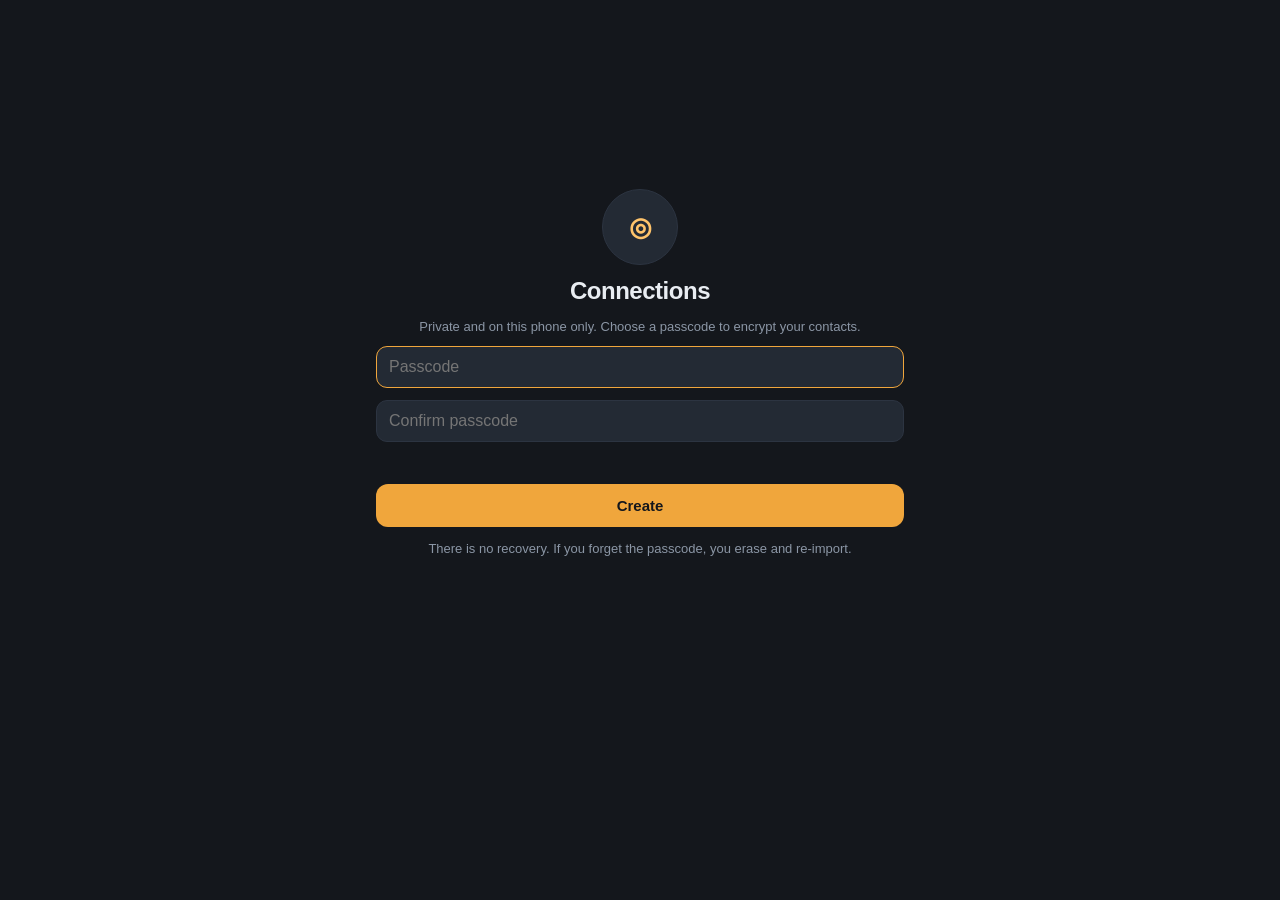
==== commit 19999da8: "Connections: merge reminder features from the first build Brings in the requirements from claude/con" ====
--- a/connections/index.html
+++ b/connections/index.html
@@ -16,30 +16,37 @@
 <style>
 :root{
   --bg:#14171C; --panel:#1C2129; --panel2:#232A34; --ink:#E9EDF2; --mut:#8B96A5;
-  --amber:#F0A63C; --amber2:#FFC46B; --good:#7FB88B; --bad:#E06C5F; --line:#2C3441;
+  --amber:#F0A63C; --amber2:#FFC46B; --good:#7FB88B; --warn:#F0C25C; --bad:#E06C5F; --line:#2C3441;
   --mono:ui-monospace,'SF Mono',SFMono-Regular,Menlo,monospace;
   --sans:-apple-system,BlinkMacSystemFont,'Segoe UI',Roboto,sans-serif;
 }
 *{box-sizing:border-box;margin:0;padding:0;-webkit-tap-highlight-color:transparent}
-html,body{background:var(--bg);color:var(--ink);font-family:var(--sans);height:100%}
-body{padding-bottom:env(safe-area-inset-bottom)}
-.wrap{max-width:560px;margin:0 auto;padding:calc(14px + env(safe-area-inset-top)) 16px 96px}
-h1{font-size:22px;font-weight:800;letter-spacing:-.02em}
-h2{font-size:13px;font-weight:700;letter-spacing:.06em;text-transform:uppercase;color:var(--mut);margin:22px 0 8px}
+html,body{background:var(--bg);color:var(--ink);font-family:var(--sans);min-height:100%}
+.wrap{max-width:560px;margin:0 auto;padding:calc(14px + env(safe-area-inset-top)) 16px calc(96px + env(safe-area-inset-bottom))}
+h1{font-size:24px;font-weight:800;letter-spacing:-.02em}
+h2{font-size:12px;font-weight:700;letter-spacing:.08em;text-transform:uppercase;color:var(--mut);margin:22px 0 8px;display:flex;gap:8px;align-items:center}
+h2 .n{font-family:var(--mono);color:var(--amber);letter-spacing:0}
+h3{font-size:19px;font-weight:800}
 .sub{color:var(--mut);font-size:13px;margin-top:2px}
 .row{display:flex;align-items:center;justify-content:space-between;gap:10px}
 .card{background:var(--panel);border:1px solid var(--line);border-radius:14px;padding:14px;margin-bottom:10px}
+.empty{color:var(--mut);font-size:14px;line-height:1.5;text-align:center;padding:20px 14px;border:1px dashed var(--line);border-radius:14px}
 button{font-family:var(--sans);border:none;border-radius:12px;cursor:pointer;font-weight:700;color:inherit}
 .btn{background:var(--amber);color:#14171C;padding:13px 16px;font-size:15px;width:100%}
 .btn:disabled{opacity:.35}
 .btn.ghost{background:var(--panel2);color:var(--ink);border:1px solid var(--line)}
 .btn.small{width:auto;padding:8px 14px;font-size:13px}
 .btn.danger{background:transparent;color:var(--bad);border:1px solid rgba(224,108,95,.4)}
-.icon{background:var(--panel2);border:1px solid var(--line);width:38px;height:38px;border-radius:11px;font-size:18px;display:inline-flex;align-items:center;justify-content:center}
+.icon{background:var(--panel2);border:1px solid var(--line);width:40px;height:40px;border-radius:12px;font-size:18px;display:inline-flex;align-items:center;justify-content:center;flex:none}
+.icon.add{background:var(--amber);color:#14171C;border:none;font-size:24px}
 input,textarea,select{font-family:var(--sans);font-size:16px;color:var(--ink);background:var(--panel2);border:1px solid var(--line);border-radius:11px;padding:11px 12px;width:100%}
-textarea{min-height:90px;resize:vertical}
-input:focus,textarea:focus{outline:none;border-color:var(--amber)}
+textarea{min-height:84px;resize:vertical}
+input:focus,textarea:focus,select:focus{outline:none;border-color:var(--amber)}
 label{display:block;font-size:12px;color:var(--mut);margin:12px 0 5px;font-weight:600}
+.two{display:flex;gap:10px}.two>div{flex:1;min-width:0}
+.seg{display:flex;flex-wrap:wrap;gap:6px}
+.seg button{background:var(--panel2);border:1px solid var(--line);color:var(--mut);padding:8px 11px;font-size:13px;border-radius:10px;font-weight:600}
+.seg button.on{color:var(--amber);border-color:rgba(240,166,60,.6);background:rgba(240,166,60,.08)}
 .search{position:sticky;top:0;z-index:5;background:var(--bg);padding:10px 0 8px}
 .chips{display:flex;gap:6px;overflow-x:auto;padding:8px 0 2px;scrollbar-width:none}
 .chips::-webkit-scrollbar{display:none}
@@ -52,25 +59,56 @@
 .it-main{min-width:0;flex:1}
 .it-name{font-weight:600;font-size:15px;white-space:nowrap;overflow:hidden;text-overflow:ellipsis}
 .it-sub{color:var(--mut);font-size:12px;white-space:nowrap;overflow:hidden;text-overflow:ellipsis;margin-top:2px}
-.badge{font-family:var(--mono);font-size:10px;color:var(--mut);border:1px solid var(--line);border-radius:99px;padding:2px 7px;white-space:nowrap}
+.badge{font-family:var(--mono);font-size:10px;color:var(--mut);border:1px solid var(--line);border-radius:99px;padding:2px 7px;white-space:nowrap;background:none}
+.pill{font-size:11px;font-weight:700;border-radius:99px;padding:3px 9px;white-space:nowrap;border:1px solid var(--line);color:var(--mut)}
+.pill.bad{color:var(--bad);border-color:rgba(224,108,95,.45)}
+.pill.warn{color:var(--warn);border-color:rgba(240,194,92,.45)}
+.pill.good{color:var(--good);border-color:rgba(127,184,139,.45)}
+.pill.acc{color:var(--amber);border-color:rgba(240,166,60,.5)}
+.acts{display:flex;gap:6px;margin-top:12px}
+.acts a,.acts button{flex:1;text-align:center;text-decoration:none;background:var(--panel2);border:1px solid var(--line);color:var(--ink);border-radius:11px;padding:9px 2px;font-size:12px;font-weight:700}
+.acts .done{background:rgba(127,184,139,.12);border-color:rgba(127,184,139,.45);color:var(--good)}
+.mindnote{font-size:13px;color:var(--amber2);margin-top:8px;line-height:1.4}
+.nudge{background:linear-gradient(135deg,rgba(240,166,60,.14),rgba(240,166,60,.03));border:1px solid rgba(240,166,60,.35);border-radius:14px;padding:14px;margin:14px 0 4px}
+.nudge .k{font-size:11px;font-weight:700;letter-spacing:.1em;text-transform:uppercase;color:var(--amber)}
+.nudge .t{font-size:15px;margin-top:6px;line-height:1.45}
 .actions{display:flex;gap:10px;justify-content:center;margin:16px 0}
 .act{flex:1;max-width:90px;background:var(--panel);border:1px solid var(--line);border-radius:12px;padding:10px 4px;font-size:12px;color:var(--amber2);text-align:center;text-decoration:none;font-weight:600}
 .act span{display:block;font-size:20px;margin-bottom:3px}
 .act.off{opacity:.3;pointer-events:none}
+.stats{display:flex;gap:8px;margin:4px 0 12px}
+.stat{flex:1;background:var(--panel);border:1px solid var(--line);border-radius:12px;padding:10px;text-align:center}
+.stat .v{font-family:var(--mono);font-size:15px;font-weight:700}
+.stat .l{font-size:10px;letter-spacing:.08em;text-transform:uppercase;color:var(--mut);margin-top:3px}
+.toggle{display:flex;justify-content:space-between;align-items:center;background:var(--panel);border:1px solid var(--line);border-radius:12px;padding:12px 14px;margin-top:10px;cursor:pointer;gap:10px}
+.sw{width:46px;height:28px;border-radius:99px;background:var(--line);position:relative;flex:none;transition:background .2s}
+.sw::after{content:'';position:absolute;top:3px;left:3px;width:22px;height:22px;border-radius:50%;background:#fff;transition:left .2s}
+.sw.on{background:var(--amber)}.sw.on::after{left:21px}
 .field{padding:11px 0;border-bottom:1px solid var(--line)}
 .field:last-child{border-bottom:none}
 .field .k{font-size:12px;color:var(--mut)}
 .field a,.field .v{color:var(--ink);font-size:15px;text-decoration:none;word-break:break-word;display:block;margin-top:2px}
 .field a{color:var(--amber2)}
+.hist{font-size:14px;border-top:1px solid var(--line);padding:10px 0}
+.hist:first-child{border-top:none}
+.hist .d{font-family:var(--mono);font-size:12px;color:var(--mut)}
+.hist .n{margin-top:3px;line-height:1.4}
 .center{text-align:center}
 .lock{min-height:80vh;display:flex;flex-direction:column;justify-content:center;gap:12px}
 .err{color:var(--bad);font-size:13px;min-height:18px}
 .ok{color:var(--good);font-size:13px}
 .note{font-size:13px;color:var(--mut);line-height:1.5}
-.tabbar{position:fixed;left:0;right:0;bottom:0;background:rgba(20,23,28,.94);backdrop-filter:blur(10px);border-top:1px solid var(--line);display:flex;justify-content:center;padding:8px 0 calc(8px + env(safe-area-inset-bottom));z-index:10}
-.tabbar button{background:none;color:var(--mut);font-size:11px;font-weight:600;padding:4px 22px}
+.tabbar{position:fixed;left:0;right:0;bottom:0;background:rgba(20,23,28,.94);backdrop-filter:blur(10px);-webkit-backdrop-filter:blur(10px);border-top:1px solid var(--line);display:flex;justify-content:center;padding:8px 0 calc(8px + env(safe-area-inset-bottom));z-index:10}
+.tabbar button{background:none;color:var(--mut);font-size:11px;font-weight:600;padding:4px 20px;position:relative;border-radius:0}
 .tabbar button span{display:block;font-size:20px}
 .tabbar button.on{color:var(--amber)}
+.tabbar .dot{position:absolute;top:0;left:calc(50% + 6px);background:var(--bad);color:#fff;font-size:10px;border-radius:99px;padding:1px 5px;font-family:var(--mono)}
+.scrim{position:fixed;inset:0;background:rgba(0,0,0,.55);z-index:80;display:none;align-items:flex-end;justify-content:center}
+.scrim.on{display:flex}
+.sheet{background:var(--bg);border:1px solid var(--line);border-bottom:none;border-radius:20px 20px 0 0;width:100%;max-width:560px;max-height:92vh;overflow-y:auto;padding:18px 16px calc(24px + env(safe-area-inset-bottom))}
+.x{background:var(--panel2);width:34px;height:34px;border-radius:50%;font-size:16px;color:var(--mut)}
+.toast{position:fixed;left:50%;bottom:calc(84px + env(safe-area-inset-bottom));transform:translateX(-50%) translateY(20px);background:var(--panel2);border:1px solid var(--line);color:var(--ink);padding:10px 16px;border-radius:12px;font-size:14px;opacity:0;transition:all .25s;z-index:90;pointer-events:none;max-width:90vw;text-align:center}
+.toast.on{opacity:1;transform:translateX(-50%) translateY(0)}
 .hidden{display:none!important}
 .count{font-family:var(--mono);font-size:12px;color:var(--mut)}
 .more{display:block;margin:16px auto;width:auto}
@@ -82,23 +120,66 @@
 <body>
 <div class="wrap" id="app"></div>
 <nav class="tabbar hidden" id="tabbar">
-  <button data-tab="list" class="on"><span>☰</span>Contacts</button>
-  <button data-tab="add"><span>＋</span>Add</button>
+  <button data-tab="today"><span>☀︎</span>Today</button>
+  <button data-tab="list"><span>☰</span>Contacts</button>
   <button data-tab="settings"><span>⚙</span>Settings</button>
 </nav>
+<div class="scrim" id="scrim"><div class="sheet" id="sheet"></div></div>
+<div class="toast" id="toast"></div>
 <input type="file" id="filepick" accept=".json,application/json" class="hidden">
+<input type="file" id="vcfpick" accept=".vcf,text/vcard,text/x-vcard" class="hidden">
 <script>
 'use strict';
-/* Connections: a private, on-device contact book.
+/* Connections: a private, on-device contact book that reminds you to reach out.
    All contacts live in this browser's IndexedDB, encrypted with AES-GCM using a key
    derived from your passcode (PBKDF2-SHA256). Nothing is ever sent over the network. */
 
-const DB_NAME = 'connections', STORE = 'kv', KDF_ITERS = 310000, AUTO_LOCK_MS = 5 * 60 * 1000;
+const DB_NAME = 'connections', STORE = 'kv', KDF_ITERS = 310000, AUTO_LOCK_MS = 5 * 60 * 1000, BG_LOCK_MS = 60 * 1000;
+const CADENCES = [
+  {d: 7, l: 'Weekly'}, {d: 14, l: '2 weeks'}, {d: 30, l: 'Monthly'}, {d: 60, l: '2 months'},
+  {d: 90, l: 'Quarterly'}, {d: 180, l: '6 months'}, {d: 365, l: 'Yearly'},
+];
+const GROUPS = ['Family', 'Close friends', 'Friends', 'Work', 'Mentors', 'Community'];
+const TYPES = [
+  {id: 'text', l: 'Text', ic: '💬'}, {id: 'call', l: 'Call', ic: '📞'}, {id: 'email', l: 'Email', ic: '✉️'},
+  {id: 'inperson', l: 'In person', ic: '🤝'}, {id: 'social', l: 'Social', ic: '📱'}, {id: 'other', l: 'Other', ic: '✦'},
+];
+const PROMPTS = [
+  'Send a song, photo or article that made you think of them.',
+  'Ask about something they mentioned last time.',
+  'A two-line “thinking of you” text counts. It doesn’t need a reason.',
+  'Suggest a specific time for coffee or a call. Specifics get yeses.',
+  'Share a memory you have together.',
+  'Congratulate them on something, however small.',
+  'Ask for their recommendation on something. People love being asked.',
+];
+
 const $ = s => document.querySelector(s);
 const esc = s => String(s ?? '').replace(/[&<>"']/g, c => ({'&':'&amp;','<':'&lt;','>':'&gt;','"':'&quot;',"'":'&#39;'}[c]));
 const enc = new TextEncoder(), dec = new TextDecoder();
 const b64 = buf => { const u = new Uint8Array(buf); let s = ''; for (let i = 0; i < u.length; i += 0x8000) s += String.fromCharCode.apply(null, u.subarray(i, i + 0x8000)); return btoa(s); };
 const unb64 = s => Uint8Array.from(atob(s), c => c.charCodeAt(0));
+const uid = () => 'k_' + Date.now().toString(36) + Math.random().toString(36).slice(2, 7);
+
+/* ---------- dates ---------- */
+const pad = n => String(n).padStart(2, '0');
+const ymd = d => `${d.getFullYear()}-${pad(d.getMonth() + 1)}-${pad(d.getDate())}`;
+const today = () => ymd(new Date());
+const parse = s => { const [y, m, d] = s.split('-').map(Number); return new Date(y, m - 1, d); };
+const addDays = (s, n) => { const d = parse(s); d.setDate(d.getDate() + n); return ymd(d); };
+const diff = (a, b) => Math.round((parse(a) - parse(b)) / 864e5);  // a - b in days
+const isLeap = y => (y % 4 === 0 && y % 100 !== 0) || y % 400 === 0;
+const fmtDate = s => parse(s).toLocaleDateString(undefined, {month: 'short', day: 'numeric', year: s.slice(0, 4) === today().slice(0, 4) ? undefined : 'numeric'});
+function ago(s) {
+  if (!s) return 'Never logged';
+  const n = diff(today(), s);
+  if (n <= 0) return 'Today'; if (n === 1) return 'Yesterday';
+  if (n < 14) return `${n} days ago`; if (n < 60) return `${Math.round(n / 7)} weeks ago`;
+  if (n < 365) return `${Math.round(n / 30)} months ago`;
+  return `${(n / 365).toFixed(1).replace('.0', '')} years ago`;
+}
+const cadLabel = d => (CADENCES.find(c => c.d === d) || {l: `Every ${d} days`}).l;
+const typeOf = id => TYPES.find(t => t.id === id) || TYPES[5];
 
 /* ---------- storage ---------- */
 function idb() {
@@ -138,61 +219,103 @@
 }
 
 /* ---------- state ---------- */
-let KEY = null, META = null, contacts = [], view = {tab: 'list', q: '', filter: 'all', limit: 200, id: null, edit: false};
-let lockTimer = null;
-
-async function save() { await kvSet('data', await seal(KEY, {contacts})); }
+const DEFAULT_SETTINGS = {notify: false, lastNotified: null, soonDays: 3};
+let KEY = null, META = null, contacts = [], settings = {...DEFAULT_SETTINGS};
+let view = {tab: 'today', q: '', filter: 'all', limit: 200, id: null, edit: false};
+let lockTimer = null, hiddenAt = 0, pending = null;
+
+async function save() { await kvSet('data', await seal(KEY, {contacts, settings})); updateBadge(); }
+const byId = id => contacts.find(c => c.id === id);
+const first = c => c.nameless ? c.name : c.name.split(' ')[0];
 
 function lock() {
-  KEY = null; contacts = [];
+  KEY = null; contacts = []; closeSheet();
   $('#tabbar').classList.add('hidden');
   renderLock();
 }
 function bumpLock() { clearTimeout(lockTimer); if (KEY) lockTimer = setTimeout(lock, AUTO_LOCK_MS); }
 ['click', 'keydown', 'touchstart'].forEach(e => document.addEventListener(e, bumpLock, {passive: true}));
 document.addEventListener('visibilitychange', () => {
-  if (document.hidden && KEY) { view.hiddenAt = Date.now(); }
-  else if (!document.hidden && KEY && view.hiddenAt && Date.now() - view.hiddenAt > 60000) lock();
+  if (document.hidden) { hiddenAt = Date.now(); return; }
+  if (!KEY) return;
+  if (hiddenAt && Date.now() - hiddenAt > BG_LOCK_MS) return lock();
+  afterReturn();
 });
+// Back from Messages / Phone / Mail: offer to log the touch.
+function afterReturn() {
+  if (pending && Date.now() - pending.at < 30 * 60e3 && byId(pending.id)) { const p = pending; pending = null; openLog(p.id, p.t); }
+  checkNotify(); if (!$('#scrim').classList.contains('on')) render();
+}
+
+/* ---------- scheduling ---------- */
+// A contact is on your reminder list once it has a cadence. Next due date is last contact + cadence
+// (or the day it was added if never contacted), pushed later by a snooze.
+const kept = c => !!c.cadence;
+function dueDate(c) {
+  let due = c.lastContact ? addDays(c.lastContact, c.cadence) : (c.keptSince || today());
+  if (c.snoozeUntil && c.snoozeUntil > due) due = c.snoozeUntil;
+  return due;
+}
+function status(c) {
+  if (!kept(c)) return {k: 'none', days: Infinity, label: '', cls: ''};
+  if (c.paused) return {k: 'paused', days: Infinity, label: 'Paused', cls: ''};
+  const d = diff(dueDate(c), today());
+  if (d < 0) return {k: 'overdue', days: d, label: `${-d}d overdue`, cls: 'bad'};
+  if (d === 0) return {k: 'due', days: 0, label: 'Due today', cls: 'warn'};
+  if (d <= settings.soonDays) return {k: 'soon', days: d, label: `In ${d}d`, cls: 'warn'};
+  return {k: 'ok', days: d, label: `In ${d}d`, cls: 'good'};
+}
+function nextBirthday(c) {
+  if (!c.birthday) return null;
+  const md = c.birthday.slice(-5), t = today();
+  let s = `${t.slice(0, 4)}-${md}`;
+  if (md === '02-29' && !isLeap(+t.slice(0, 4))) s = `${t.slice(0, 4)}-02-28`;
+  if (s < t) { const y = +t.slice(0, 4) + 1; s = (md === '02-29' && !isLeap(y)) ? `${y}-02-28` : `${y}-${md}`; }
+  return {date: s, days: diff(s, t)};
+}
+const needsYou = () => contacts.filter(c => { const k = status(c).k; return k === 'overdue' || k === 'due'; });
+const attentionCount = () => needsYou().length + contacts.filter(c => c.onMind && !(status(c).k === 'overdue' || status(c).k === 'due')).length;
 
 /* ---------- lock / setup ---------- */
 async function renderLock() {
   META = await kvGet('meta');
-  const first = !META;
+  const isNew = !META;
   $('#app').innerHTML = `
     <div class="lock center">
       <div class="av big">◎</div>
       <h1>Connections</h1>
-      <p class="sub">${first ? 'Private and on this phone only. Choose a passcode to encrypt your contacts.' : 'Locked. Enter your passcode.'}</p>
-      <input id="pw" type="password" autocomplete="${first ? 'new-password' : 'current-password'}" placeholder="Passcode" inputmode="text">
-      ${first ? '<input id="pw2" type="password" autocomplete="new-password" placeholder="Confirm passcode">' : ''}
+      <p class="sub">${isNew ? 'Private and on this phone only. Choose a passcode to encrypt your contacts.' : 'Locked. Enter your passcode.'}</p>
+      <input id="pw" type="password" autocomplete="${isNew ? 'new-password' : 'current-password'}" placeholder="Passcode">
+      ${isNew ? '<input id="pw2" type="password" autocomplete="new-password" placeholder="Confirm passcode">' : ''}
       <div class="err" id="err"></div>
-      <button class="btn" id="go">${first ? 'Create' : 'Unlock'}</button>
-      ${first ? '<p class="note">There is no recovery. If you forget the passcode, you erase and re-import.</p>' : '<button class="btn ghost small" id="forgot" style="margin:8px auto 0">Forgot passcode</button>'}
+      <button class="btn" id="go">${isNew ? 'Create' : 'Unlock'}</button>
+      ${isNew ? '<p class="note">There is no recovery. If you forget the passcode, you erase and re-import.</p>' : '<button class="btn ghost small" id="forgot" style="margin:8px auto 0">Forgot passcode</button>'}
     </div>`;
   const go = async () => {
     const pw = $('#pw').value, err = $('#err');
     if (pw.length < 6) { err.textContent = 'Use at least 6 characters.'; return; }
     $('#go').disabled = true; err.textContent = '';
     try {
-      if (first) {
+      if (isNew) {
         if (pw !== $('#pw2').value) throw new Error('Passcodes do not match.');
         const salt = crypto.getRandomValues(new Uint8Array(16));
         KEY = await deriveKey(pw, salt);
         META = {v: 1, salt: b64(salt), check: await seal(KEY, 'ok')};
         await kvSet('meta', META);
-        contacts = []; await save();
+        contacts = []; settings = {...DEFAULT_SETTINGS}; await save();
       } else {
         const k = await deriveKey(pw, unb64(META.salt));
         try { await open_(k, META.check); } catch { throw new Error('Wrong passcode.'); }
         KEY = k;
         const box = await kvGet('data');
-        contacts = box ? (await open_(KEY, box)).contacts : [];
+        const data = box ? await open_(KEY, box) : {};
+        contacts = data.contacts || []; settings = {...DEFAULT_SETTINGS, ...(data.settings || {})};
       }
       $('#tabbar').classList.remove('hidden');
       bumpLock();
-      view.tab = contacts.length ? 'list' : 'settings';
-      render();
+      view.tab = contacts.length ? (view.tab === 'detail' && byId(view.id) ? 'detail' : 'today') : 'settings';
+      render(); updateBadge();
+      afterReturn();
     } catch (e) { err.textContent = e.message; $('#go').disabled = false; }
   };
   $('#go').onclick = go;
@@ -201,41 +324,114 @@
   if (f) f.onclick = async () => {
     if (confirm('Erase everything in Connections on this phone? You can re-import your file afterwards.')) { await wipeDb(); renderLock(); }
   };
-  setTimeout(() => $('#pw').focus(), 50);
-}
-
-/* ---------- list ---------- */
+  setTimeout(() => $('#pw')?.focus(), 50);
+}
+
+/* ---------- shared bits ---------- */
 const initials = n => (n || '?').replace(/[^\p{L}\p{N} ]/gu, ' ').trim().split(/\s+/).slice(0, 2).map(w => w[0] || '').join('').toUpperCase() || '#';
 const subline = c => [c.title, c.org].filter(Boolean).join(' · ') || (c.emails?.[0]?.v ?? '') || (c.phones?.[0]?.d ?? '');
-const hay = c => (c._h ??= [c.name, c.org, c.title, c.notes, ...(c.tags || []), ...(c.emails || []).map(e => e.v), ...(c.phones || []).map(p => p.d + ' ' + p.v.replace(/\D/g, ''))].join(' ').toLowerCase());
+const hay = c => (c._h ??= [c.name, c.org, c.title, c.notes, c.group, c.mindNote, ...(c.tags || []), ...(c.emails || []).map(e => e.v), ...(c.phones || []).map(p => p.d + ' ' + p.v.replace(/\D/g, ''))].join(' ').toLowerCase());
+function toast(msg) { const t = $('#toast'); t.textContent = msg; t.classList.add('on'); clearTimeout(t._h); t._h = setTimeout(() => t.classList.remove('on'), 2400); }
+function go(tab, id) { view.tab = tab; if (id) view.id = id; view.edit = false; closeSheet(); render(); }
+
+// Text / Call / Email remember the tap, so the app can offer to log the touch when you come back.
+function reachRow(c, withDone) {
+  const p = c.phones?.[0], e = c.emails?.[0], a = [];
+  if (p) { a.push(`<a href="sms:${esc(p.v)}" data-reach="${c.id}" data-t="text">💬 Text</a>`); a.push(`<a href="tel:${esc(p.v)}" data-reach="${c.id}" data-t="call">📞 Call</a>`); }
+  if (e) a.push(`<a href="mailto:${esc(e.v)}" data-reach="${c.id}" data-t="email">✉️ Email</a>`);
+  if (withDone) { a.push(`<button class="done" data-log="${c.id}">✓ Done</button>`); a.push(`<button data-snooze="${c.id}">⏱ Later</button>`); }
+  return `<div class="acts">${a.join('')}</div>`;
+}
+function wireRows(root = document) {
+  root.querySelectorAll('[data-reach]').forEach(el => el.addEventListener('click', () => { pending = {id: el.dataset.reach, t: el.dataset.t, at: Date.now()}; }));
+  root.querySelectorAll('[data-log]').forEach(el => el.onclick = e => { e.stopPropagation(); openLog(el.dataset.log); });
+  root.querySelectorAll('[data-snooze]').forEach(el => el.onclick = e => { e.stopPropagation(); openSnooze(el.dataset.snooze); });
+  root.querySelectorAll('[data-open]').forEach(el => el.onclick = () => { view.scroll = scrollY; view.from = view.tab; go('detail', el.dataset.open); });
+}
+function personCard(c, opts = {}) {
+  const st = status(c), bd = nextBirthday(c);
+  let meta = [c.group, kept(c) ? `Last: ${ago(c.lastContact)}` : subline(c)].filter(Boolean).join(' · ');
+  if (opts.bday && bd) meta = bd.days === 0 ? '🎂 Birthday today!' : `🎂 Birthday in ${bd.days}d · ${fmtDate(bd.date)}`;
+  const pill = opts.bday ? '' : (c.onMind && opts.mind) ? '<span class="pill acc">On your mind</span>' : st.label ? `<span class="pill ${st.cls}">${st.label}</span>` : '';
+  return `<div class="card">
+    <div class="row" data-open="${c.id}" style="cursor:pointer">
+      <div class="av">${esc(initials(c.name))}</div>
+      <div class="it-main"><div class="it-name">${c.fav ? '★ ' : ''}${esc(c.name)}</div><div class="it-sub">${esc(meta)}</div></div>${pill}
+    </div>
+    ${opts.mind && c.mindNote ? `<div class="mindnote">“${esc(c.mindNote)}”</div>` : ''}
+    ${opts.actions ? reachRow(c, true) : ''}
+  </div>`;
+}
+
+/* ---------- today ---------- */
+function renderToday() {
+  const t = today(), hour = new Date().getHours();
+  const greet = hour < 12 ? 'Good morning' : hour < 18 ? 'Good afternoon' : 'Good evening';
+  const mind = contacts.filter(c => c.onMind);
+  const due = contacts.filter(c => !c.onMind && ['overdue', 'due'].includes(status(c).k)).sort((a, b) => status(a).days - status(b).days);
+  const soon = contacts.filter(c => !c.onMind && status(c).k === 'soon').sort((a, b) => status(a).days - status(b).days);
+  const bdays = contacts.map(c => ({c, b: nextBirthday(c)})).filter(x => x.b && x.b.days <= 14).sort((a, b) => a.b.days - b.b.days);
+  const keptN = contacts.filter(kept).length, total = mind.length + due.length;
+  const longest = contacts.filter(c => kept(c) && !c.paused && c.lastContact).sort((a, b) => a.lastContact.localeCompare(b.lastContact))[0];
+  let h = `<div class="row"><div><h1>${greet}</h1><div class="sub">${total ? `${total} ${total === 1 ? 'person' : 'people'} to reach out to.` : keptN ? 'You’re all caught up. 🌿' : 'Pick who you want to stay close to.'}</div></div>
+    <div style="display:flex;gap:8px"><button class="icon" id="lockbtn" title="Lock">🔒</button><button class="icon add" id="addbtn" aria-label="Add person">＋</button></div></div>
+    <div class="nudge"><div class="k">Today's nudge</div><div class="t">${esc(PROMPTS[parse(t).getDate() % PROMPTS.length])}</div></div>`;
+  if (!keptN && !mind.length) {
+    h += `<div class="empty" style="margin-top:14px">Open anyone in <b>Contacts</b> and choose how often to <b>keep in touch</b>, or flip on <b>On my mind</b>. They'll show up here when it's time to reach out.</div>
+      <button class="btn" style="margin-top:12px" id="browse">Browse contacts</button>`;
+  }
+  h += `<h2>On your mind <span class="n">${mind.length || ''}</span></h2>`;
+  h += mind.length ? mind.map(c => personCard(c, {actions: true, mind: true})).join('')
+    : `<div class="empty">Thinking of someone? Open them and flip on <b>“On my mind”</b> so you don't forget.</div>`;
+  if (due.length) h += `<h2>Due now <span class="n">${due.length}</span></h2>` + due.map(c => personCard(c, {actions: true})).join('');
+  if (bdays.length) h += `<h2>Birthdays</h2>` + bdays.map(x => personCard(x.c, {bday: true})).join('');
+  if (soon.length) h += `<h2>Coming up</h2>` + soon.map(c => personCard(c)).join('');
+  if (!due.length && longest && diff(t, longest.lastContact) > 30) h += `<h2>It's been a while</h2>` + personCard(longest, {actions: true});
+  $('#app').innerHTML = h;
+  $('#lockbtn').onclick = lock;
+  $('#addbtn').onclick = () => go('add');
+  const b = $('#browse'); if (b) b.onclick = () => go('list');
+  wireRows();
+}
+
+/* ---------- list ---------- */
 const FILTERS = [
   ['all', 'All', c => !c.hidden],
+  ['kept', 'Keeping close', c => kept(c)],
+  ['due', 'Due soon', c => ['overdue', 'due', 'soon'].includes(status(c).k)],
+  ['mind', 'On my mind', c => c.onMind],
   ['fav', '★ Favorites', c => c.fav],
   ['phone', 'Has phone', c => !c.hidden && c.phones?.length],
   ['iphone', 'iPhone', c => !c.hidden && c.tags?.includes('iPhone')],
   ['li', 'LinkedIn', c => !c.hidden && (c.linkedin || c.tags?.includes('LinkedIn connection'))],
   ['named', 'Needs a name', c => !c.hidden && c.nameless],
+  ['paused', 'Paused', c => kept(c) && c.paused],
   ['hidden', 'Hidden', c => c.hidden],
 ];
-
 function renderList() {
-  const f = FILTERS.find(x => x[0] === view.filter)[2];
+  const groups = [...new Set(contacts.map(c => c.group).filter(Boolean))].sort();
+  const filters = [...FILTERS, ...groups.map(g => ['g:' + g, g, c => c.group === g])];
+  const f = (filters.find(x => x[0] === view.filter) || FILTERS[0])[2];
   const terms = view.q.toLowerCase().split(/\s+/).filter(Boolean);
-  const res = contacts.filter(c => f(c) && terms.every(t => hay(c).includes(t)));
+  let res = contacts.filter(c => f(c) && terms.every(t => hay(c).includes(t)));
+  const bySchedule = ['kept', 'due', 'paused'].includes(view.filter);
+  if (bySchedule) res = res.slice().sort((a, b) => status(a).days - status(b).days || a.name.localeCompare(b.name));
   const shown = res.slice(0, view.limit);
   let html = '', last = '';
   for (const c of shown) {
-    const L = c.nameless ? '#' : ((c.name[0] || '#').toUpperCase().match(/\p{L}/u) ? c.name[0].toUpperCase() : '#');
-    if (L !== last && !terms.length) { html += `<div class="letter">${esc(L)}</div>`; last = L; }
-    html += `<div class="item" data-id="${c.id}"><div class="av">${esc(initials(c.name))}</div>
-      <div class="it-main"><div class="it-name">${c.fav ? '★ ' : ''}${esc(c.name)}</div><div class="it-sub">${esc(subline(c))}</div></div></div>`;
+    const L = c.nameless ? '#' : (/\p{L}/u.test(c.name[0] || '') ? c.name[0].toUpperCase() : '#');
+    if (L !== last && !terms.length && !bySchedule) { html += `<div class="letter">${esc(L)}</div>`; last = L; }
+    const st = status(c);
+    html += `<div class="item" data-open="${c.id}"><div class="av">${esc(initials(c.name))}</div>
+      <div class="it-main"><div class="it-name">${c.fav ? '★ ' : ''}${c.onMind ? '◉ ' : ''}${esc(c.name)}</div><div class="it-sub">${esc(subline(c))}</div></div>
+      ${st.label ? `<span class="pill ${st.cls}">${st.label}</span>` : ''}</div>`;
   }
   $('#app').innerHTML = `
-    <div class="row"><div><h1>Connections</h1><div class="sub">${contacts.filter(c => !c.hidden).length.toLocaleString()} contacts · private to this phone</div></div>
-      <button class="icon" id="lockbtn" title="Lock">🔒</button></div>
+    <div class="row"><div><h1>Contacts</h1><div class="sub">${contacts.filter(c => !c.hidden).length.toLocaleString()} contacts · ${contacts.filter(kept).length} keeping close</div></div>
+      <div style="display:flex;gap:8px"><button class="icon" id="lockbtn" title="Lock">🔒</button><button class="icon add" id="addbtn" aria-label="Add person">＋</button></div></div>
     <div class="search">
       <input id="q" type="search" placeholder="Search name, company, email, phone, notes" value="${esc(view.q)}" autocomplete="off">
-      <div class="chips">${FILTERS.map(([k, l]) => `<button class="chip ${view.filter === k ? 'on' : ''}" data-f="${k}">${l}</button>`).join('')}</div>
+      <div class="chips">${filters.map(([k, l]) => `<button class="chip ${view.filter === k ? 'on' : ''}" data-f="${esc(k)}">${esc(l)}</button>`).join('')}</div>
     </div>
     <div class="count">${res.length.toLocaleString()} result${res.length === 1 ? '' : 's'}</div>
     <div id="list">${html || '<p class="note" style="padding:20px 0">Nothing here.</p>'}</div>
@@ -243,22 +439,24 @@
   const q = $('#q');
   q.oninput = () => { view.q = q.value; view.limit = 200; const pos = q.selectionStart; renderList(); const n = $('#q'); n.focus(); n.setSelectionRange(pos, pos); };
   document.querySelectorAll('.chip').forEach(b => b.onclick = () => { view.filter = b.dataset.f; view.limit = 200; renderList(); });
-  document.querySelectorAll('.item').forEach(el => el.onclick = () => { view.id = el.dataset.id; view.tab = 'detail'; view.edit = false; view.scroll = scrollY; render(); });
   $('#lockbtn').onclick = lock;
+  $('#addbtn').onclick = () => go('add');
   const m = $('#more'); if (m) m.onclick = () => { view.limit += 400; renderList(); };
+  wireRows();
 }
 
 /* ---------- detail ---------- */
-const telHref = p => 'tel:' + p.v;
 function renderDetail() {
-  const c = contacts.find(x => x.id === view.id);
-  if (!c) { view.tab = 'list'; return render(); }
+  const c = byId(view.id);
+  if (!c) return go('list');
   if (view.edit) return renderEdit(c);
-  const p0 = c.phones?.[0], e0 = c.emails?.[0];
+  const p0 = c.phones?.[0], e0 = c.emails?.[0], st = status(c), bd = nextBirthday(c);
+  const log = (c.log || []).slice().sort((a, b) => b.d.localeCompare(a.d));
   const fields = [
-    ...(c.phones || []).map(p => `<div class="field"><div class="k">${esc(p.l || 'phone')}</div><a href="${esc(telHref(p))}">${esc(p.d)}</a></div>`),
-    ...(c.emails || []).map(e => `<div class="field"><div class="k">${esc(e.l || 'email')}</div><a href="mailto:${esc(e.v)}">${esc(e.v)}</a></div>`),
+    ...(c.phones || []).map(p => `<div class="field"><div class="k">${esc(p.l || 'phone')}</div><a href="tel:${esc(p.v)}" data-reach="${c.id}" data-t="call">${esc(p.d)}</a></div>`),
+    ...(c.emails || []).map(e => `<div class="field"><div class="k">${esc(e.l || 'email')}</div><a href="mailto:${esc(e.v)}" data-reach="${c.id}" data-t="email">${esc(e.v)}</a></div>`),
     c.linkedin ? `<div class="field"><div class="k">LinkedIn</div><a href="${esc(c.linkedin)}" target="_blank" rel="noopener noreferrer">${esc(c.linkedin.replace(/^https:\/\/www\./, ''))}</a></div>` : '',
+    bd ? `<div class="field"><div class="k">Birthday</div><div class="v">🎂 ${esc(fmtDate(bd.date))} (${bd.days === 0 ? 'today' : `in ${bd.days}d`})</div></div>` : '',
     c.notes ? `<div class="field"><div class="k">Notes</div><div class="v" style="white-space:pre-wrap">${esc(c.notes)}</div></div>` : '',
     c.tags?.length ? `<div class="field"><div class="k">Tags</div><div class="v">${c.tags.map(t => `<span class="badge">${esc(t)}</span>`).join(' ')}</div></div>` : '',
     c.sources?.length ? `<div class="field"><div class="k">From</div><div class="v note">${esc(c.sources.join(' · '))}</div></div>` : '',
@@ -268,65 +466,115 @@
       <div style="display:flex;gap:8px"><button class="icon" id="fav">${c.fav ? '★' : '☆'}</button><button class="btn ghost small" id="edit">Edit</button></div></div>
     <div class="center" style="margin-top:16px"><div class="av big">${esc(initials(c.name))}</div>
       <h1 style="margin-top:10px">${esc(c.name)}</h1><div class="sub">${esc([c.title, c.org].filter(Boolean).join(' · '))}</div>
+      ${c.group ? `<div class="sub">${esc(c.group)}</div>` : ''}
       ${c.hidden ? '<div class="sub" style="color:var(--amber)">Hidden from the main list</div>' : ''}</div>
     <div class="actions">
-      <a class="act ${p0 ? '' : 'off'}" href="${p0 ? esc(telHref(p0)) : '#'}"><span>✆</span>call</a>
-      <a class="act ${p0 ? '' : 'off'}" href="${p0 ? 'sms:' + esc(p0.v) : '#'}"><span>✉︎</span>text</a>
-      <a class="act ${e0 ? '' : 'off'}" href="${e0 ? 'mailto:' + esc(e0.v) : '#'}"><span>@</span>email</a>
+      <a class="act ${p0 ? '' : 'off'}" href="${p0 ? 'tel:' + esc(p0.v) : '#'}" data-reach="${c.id}" data-t="call"><span>✆</span>call</a>
+      <a class="act ${p0 ? '' : 'off'}" href="${p0 ? 'sms:' + esc(p0.v) : '#'}" data-reach="${c.id}" data-t="text"><span>✉︎</span>text</a>
+      <a class="act ${e0 ? '' : 'off'}" href="${e0 ? 'mailto:' + esc(e0.v) : '#'}" data-reach="${c.id}" data-t="email"><span>@</span>email</a>
       <a class="act ${c.linkedin ? '' : 'off'}" href="${c.linkedin ? esc(c.linkedin) : '#'}" target="_blank" rel="noopener noreferrer"><span>in</span>LinkedIn</a>
     </div>
+    <div class="toggle" id="mind"><div style="font-weight:700">On my mind</div><div class="sw ${c.onMind ? 'on' : ''}"></div></div>
+    ${c.onMind ? `<input id="mindnote" style="margin-top:8px" placeholder="Why? (e.g. ask about the new job)" value="${esc(c.mindNote || '')}">` : ''}
+    <h2>Keep in touch</h2>
+    <div class="seg" id="cad"><button data-d="0" class="${kept(c) ? '' : 'on'}">Off</button>${CADENCES.map(x => `<button data-d="${x.d}" class="${c.cadence === x.d ? 'on' : ''}">${x.l}</button>`).join('')}</div>
+    ${kept(c) ? `
+      <div class="stats" style="margin-top:12px">
+        <div class="stat"><div class="v">${c.lastContact ? esc(fmtDate(c.lastContact)) : '—'}</div><div class="l">Last</div></div>
+        <div class="stat"><div class="v" style="color:var(--${st.cls || 'mut'})">${c.paused ? '—' : esc(fmtDate(dueDate(c)))}</div><div class="l">${c.paused ? 'Paused' : 'Next'}</div></div>
+        <div class="stat"><div class="v">${(c.log || []).length}</div><div class="l">Touches</div></div>
+      </div>
+      <div class="acts"><button class="done" data-log="${c.id}">✓ Log a touch</button><button data-snooze="${c.id}">⏱ Later</button><button id="pause">${c.paused ? '▶ Resume' : '⏸ Pause'}</button></div>` :
+      `<div class="acts"><button class="done" data-log="${c.id}">✓ Log a touch</button></div>`}
+    <h2>Details</h2>
     <div class="card">${fields || '<p class="note">No details yet. Tap Edit to add some.</p>'}</div>
+    ${log.length ? `<h2>History</h2><div class="card">${log.map(e => `<div class="hist"><div class="row"><span class="d">${typeOf(e.t).ic} ${esc(typeOf(e.t).l)} · ${esc(fmtDate(e.d))}</span><button class="badge" data-dellog="${esc(e.id)}">remove</button></div>${e.n ? `<div class="n">${esc(e.n)}</div>` : ''}</div>`).join('')}</div>` : ''}
     <button class="btn ghost" id="vcf" style="margin-top:6px">Add to iPhone Contacts</button>
     <p class="note" style="margin-top:6px">Opens a contact card that iOS lets you save to the Contacts app.</p>`;
-  $('#back').onclick = () => { view.tab = 'list'; render(); requestAnimationFrame(() => scrollTo(0, view.scroll || 0)); };
+  $('#back').onclick = () => { go(view.from === 'today' ? 'today' : 'list'); requestAnimationFrame(() => scrollTo(0, view.scroll || 0)); };
   $('#edit').onclick = () => { view.edit = true; render(); };
   $('#fav').onclick = async () => { c.fav = !c.fav; await save(); renderDetail(); };
+  $('#mind').onclick = async () => { c.onMind = !c.onMind; if (!c.onMind) c.mindNote = ''; delete c._h; await save(); renderDetail(); if (c.onMind) $('#mindnote').focus(); };
+  const mn = $('#mindnote'); if (mn) mn.onchange = async () => { c.mindNote = mn.value.trim(); delete c._h; await save(); };
+  document.querySelectorAll('#cad button').forEach(b => b.onclick = async () => {
+    const d = +b.dataset.d;
+    if (d && !c.cadence) c.keptSince = today();
+    c.cadence = d || null; if (!d) { c.paused = false; c.snoozeUntil = null; }
+    await save(); renderDetail();
+    if (d) toast(`Next nudge for ${first(c)}: ${fmtDate(dueDate(c))}`);
+  });
+  const pz = $('#pause'); if (pz) pz.onclick = async () => { c.paused = !c.paused; await save(); renderDetail(); };
+  document.querySelectorAll('[data-dellog]').forEach(b => b.onclick = async () => {
+    c.log = c.log.filter(e => e.id !== b.dataset.dellog);
+    c.lastContact = c.log.length ? c.log.map(e => e.d).sort().pop() : null;
+    await save(); renderDetail();
+  });
   $('#vcf').onclick = () => download(`${(c.name || 'contact').replace(/[^\w .-]/g, '')}.vcf`, vcard([c]), 'text/vcard');
+  wireRows();
 }
 
 function renderEdit(c) {
   const isNew = !c.id;
+  const groups = [...new Set([...GROUPS, ...contacts.map(x => x.group).filter(Boolean)])];
   const rowsOf = (list, kind) => (list.length ? list : [{v: '', l: ''}]).map(x => `
     <div class="multi" data-kind="${kind}"><input value="${esc(kind === 'phone' ? (x.d || x.v) : x.v)}" placeholder="${kind === 'phone' ? '(202) 555-0100' : 'name@example.com'}" type="${kind === 'phone' ? 'tel' : 'email'}">
     <select>${(kind === 'phone' ? ['mobile', 'home', 'work', 'main', 'other'] : ['personal', 'work', 'other']).map(o => `<option ${x.l === o ? 'selected' : ''}>${o}</option>`).join('')}</select></div>`).join('');
   $('#app').innerHTML = `
-    <div class="row"><button class="btn ghost small" id="cancel">Cancel</button><h1 style="font-size:17px">${isNew ? 'New contact' : 'Edit'}</h1><button class="btn small" id="save">Save</button></div>
-    <label>Name</label><input id="f-name" value="${esc(c.nameless ? '' : c.name)}" placeholder="${esc(c.nameless ? c.name : 'Full name')}">
-    <label>Organization</label><input id="f-org" value="${esc(c.org)}">
-    <label>Title</label><input id="f-title" value="${esc(c.title)}">
+    <div class="row"><button class="btn ghost small" id="cancel">Cancel</button><h1 style="font-size:17px">${isNew ? 'Add someone' : 'Edit'}</h1><button class="btn small" id="save">Save</button></div>
+    <label>Name</label><input id="f-name" value="${esc(c.nameless ? '' : c.name)}" placeholder="${esc(c.nameless ? c.name : 'Full name')}" autocomplete="off">
+    <div class="two"><div><label>Organization</label><input id="f-org" value="${esc(c.org)}"></div><div><label>Title</label><input id="f-title" value="${esc(c.title)}"></div></div>
+    <label>Keep in touch</label>
+    <div class="seg" id="f-cad"><button type="button" data-d="0" class="${c.cadence ? '' : 'on'}">Off</button>${CADENCES.map(x => `<button type="button" data-d="${x.d}" class="${c.cadence === x.d ? 'on' : ''}">${x.l}</button>`).join('')}</div>
+    <label>Group</label><input id="f-group" list="grouplist" value="${esc(c.group || '')}" placeholder="Family, Friends, Work…">
+    <datalist id="grouplist">${groups.map(g => `<option value="${esc(g)}">`).join('')}</datalist>
     <label>Phones <button class="badge" id="addp" type="button">+ add</button></label><div id="phones">${rowsOf(c.phones || [], 'phone')}</div>
     <label>Emails <button class="badge" id="adde" type="button">+ add</button></label><div id="emails">${rowsOf(c.emails || [], 'email')}</div>
+    <div class="two"><div><label>Birthday</label><input id="f-bday" type="date" value="${esc(c.birthday && c.birthday.length === 10 ? c.birthday : '')}"></div>
+      <div><label>Last talked</label><input id="f-last" type="date" max="${today()}" value="${esc(c.lastContact || '')}"></div></div>
     <label>LinkedIn URL</label><input id="f-li" value="${esc(c.linkedin || '')}" type="url" placeholder="https://www.linkedin.com/in/...">
     <label>Tags (comma separated)</label><input id="f-tags" value="${esc((c.tags || []).join(', '))}">
-    <label>Notes</label><textarea id="f-notes" placeholder="How you know them, last talked, follow-ups">${esc(c.notes)}</textarea>
+    <label>Notes</label><textarea id="f-notes" placeholder="Kids' names, what they're working on, things to ask about…">${esc(c.notes)}</textarea>
+    ${isNew ? '<div class="toggle" id="f-mind"><div style="font-weight:700">On my mind right now</div><div class="sw"></div></div>' : ''}
     <label style="display:flex;gap:8px;align-items:center"><input type="checkbox" id="f-hidden" style="width:auto" ${c.hidden ? 'checked' : ''}> Hide from the main list</label>
     ${isNew ? '' : '<button class="btn danger" id="del" style="margin-top:24px">Delete contact</button>'}`;
-  const addRow = (box, kind) => { $(box).insertAdjacentHTML('beforeend', rowsOf([], kind)); };
-  $('#addp').onclick = () => addRow('#phones', 'phone');
-  $('#adde').onclick = () => addRow('#emails', 'email');
-  $('#cancel').onclick = () => { view.edit = false; view.tab = isNew ? 'list' : 'detail'; render(); };
+  const seg = $('#f-cad');
+  seg.querySelectorAll('button').forEach(b => b.onclick = () => { seg.querySelectorAll('button').forEach(x => x.classList.remove('on')); b.classList.add('on'); });
+  const fm = $('#f-mind'); if (fm) fm.onclick = () => fm.querySelector('.sw').classList.toggle('on');
+  $('#addp').onclick = () => $('#phones').insertAdjacentHTML('beforeend', rowsOf([], 'phone'));
+  $('#adde').onclick = () => $('#emails').insertAdjacentHTML('beforeend', rowsOf([], 'email'));
+  $('#cancel').onclick = () => { view.edit = false; go(isNew ? (view.from || 'today') : 'detail'); };
   $('#save').onclick = async () => {
     const name = $('#f-name').value.trim();
     const phones = [...document.querySelectorAll('[data-kind=phone]')].map(r => normPhone(r.querySelector('input').value, r.querySelector('select').value)).filter(Boolean);
     const emails = [...document.querySelectorAll('[data-kind=email]')].map(r => ({v: r.querySelector('input').value.trim().toLowerCase(), l: r.querySelector('select').value})).filter(e => /^[^@\s]+@[^@\s]+\.[a-z]{2,}$/i.test(e.v));
-    if (!name && !phones.length && !emails.length) { alert('Add a name, phone or email.'); return; }
+    if (!name && !phones.length && !emails.length) { toast('Add a name, phone or email'); return; }
+    const cad = +(seg.querySelector('.on')?.dataset.d || 0) || null;
+    const last = $('#f-last').value || null;
+    if (cad && !c.cadence) c.keptSince = today();
+    if (last !== (c.lastContact || null)) {
+      c.snoozeUntil = null;
+      if (last && !(c.log || []).some(e => e.d === last)) (c.log ||= []).push({id: uid(), d: last, t: 'other', n: ''});
+    }
     Object.assign(c, {
-      name: name || (c.nameless ? c.name : '') || emails[0]?.v || phones[0]?.d, nameless: !name && (c.nameless || isNew),
-      org: $('#f-org').value.trim(), title: $('#f-title').value.trim(), phones, emails,
+      name: name || (c.nameless ? c.name : '') || emails[0]?.v || phones[0]?.d, nameless: !name,
+      org: $('#f-org').value.trim(), title: $('#f-title').value.trim(), phones, emails, cadence: cad,
+      group: $('#f-group').value.trim(), birthday: $('#f-bday').value || null, lastContact: last,
       linkedin: $('#f-li').value.trim() || null, notes: $('#f-notes').value,
       tags: $('#f-tags').value.split(',').map(t => t.trim()).filter(Boolean), hidden: $('#f-hidden').checked,
       updated: new Date().toISOString(),
     });
+    if (!cad) { c.paused = false; c.snoozeUntil = null; }
     if (!c.nameless) delete c.nameless;
     delete c._h;
-    if (isNew) { c.id = 'k_' + crypto.getRandomValues(new Uint32Array(2)).join('').slice(0, 12); c.sources = ['Added in Connections']; contacts.push(c); }
+    if (isNew) { c.id = uid(); c.sources = ['Added in Connections']; c.onMind = fm.querySelector('.sw').classList.contains('on'); contacts.push(c); }
     sortContacts(); await save();
-    view.id = c.id; view.edit = false; view.tab = 'detail'; render();
+    view.edit = false; go('detail', c.id);
+    if (isNew) toast(`${first(c)} added`);
   };
   const d = $('#del');
   if (d) d.onclick = async () => {
-    if (!confirm(`Delete ${c.name}?`)) return;
-    contacts = contacts.filter(x => x !== c); await save(); view.tab = 'list'; view.edit = false; render();
+    if (!confirm(`Delete ${c.name} and their history?`)) return;
+    contacts = contacts.filter(x => x !== c); await save(); view.edit = false; go('list');
   };
 }
 
@@ -345,21 +593,73 @@
   contacts.sort((a, b) => (!!a.hidden - !!b.hidden) || (!!a.nameless - !!b.nameless) || a.name.localeCompare(b.name, undefined, {sensitivity: 'base'}));
 }
 
+/* ---------- sheets: log a touch, snooze ---------- */
+function openSheet(html) { $('#sheet').innerHTML = html; $('#scrim').classList.add('on'); $('#sheet').scrollTop = 0; }
+function closeSheet() { $('#scrim').classList.remove('on'); }
+$('#scrim').addEventListener('click', e => { if (e.target.id === 'scrim') closeSheet(); });
+const sheetTop = title => `<div class="row" style="margin-bottom:6px"><h3>${esc(title)}</h3><button class="x" id="sx" aria-label="Close">✕</button></div>`;
+
+function openLog(id, t = 'text') {
+  const c = byId(id); if (!c) return;
+  openSheet(`${sheetTop(`Reached out to ${first(c)}?`)}
+    <label>How</label>
+    <div class="seg" id="l-type">${TYPES.map(x => `<button type="button" data-t="${x.id}" class="${x.id === t ? 'on' : ''}">${x.ic} ${x.l}</button>`).join('')}</div>
+    <label>When</label><input id="l-date" type="date" max="${today()}" value="${today()}">
+    <label>Note (optional)</label><textarea id="l-note" placeholder="What did you talk about? Anything to follow up on?"></textarea>
+    <button class="btn" style="margin-top:18px" id="l-save">Log it</button>`);
+  $('#sx').onclick = closeSheet;
+  const seg = $('#l-type');
+  seg.querySelectorAll('button').forEach(b => b.onclick = () => { seg.querySelectorAll('button').forEach(x => x.classList.remove('on')); b.classList.add('on'); });
+  $('#l-save').onclick = async () => {
+    const d = $('#l-date').value || today();
+    (c.log ||= []).push({id: uid(), d, t: seg.querySelector('.on')?.dataset.t || 'other', n: $('#l-note').value.trim()});
+    if (!c.lastContact || d >= c.lastContact) c.lastContact = d;
+    c.snoozeUntil = null; c.onMind = false; c.mindNote = ''; delete c._h;
+    await save(); closeSheet(); render();
+    toast(kept(c) ? `Nice. Next nudge for ${first(c)}: ${fmtDate(dueDate(c))}` : 'Logged');
+  };
+}
+function openSnooze(id) {
+  const c = byId(id); if (!c) return;
+  const opts = [[1, 'Tomorrow'], [3, 'In 3 days'], [7, 'Next week'], [14, 'In 2 weeks'], [30, 'Next month']];
+  openSheet(`${sheetTop(`Remind me about ${first(c)}…`)}
+    <div style="display:grid;gap:8px;margin-top:10px">${opts.map(([n, l]) => `<button class="btn ghost" data-n="${n}">${l}</button>`).join('')}</div>`);
+  $('#sx').onclick = closeSheet;
+  document.querySelectorAll('#sheet [data-n]').forEach(b => b.onclick = async () => {
+    c.snoozeUntil = addDays(today(), +b.dataset.n);
+    if (!c.cadence) { c.cadence = 30; c.keptSince = today(); c.lastContact ??= null; }
+    c.onMind = false;
+    await save(); closeSheet(); render(); toast(`Snoozed until ${fmtDate(c.snoozeUntil)}`);
+  });
+}
+
 /* ---------- settings / import / export ---------- */
 function renderSettings(msg) {
-  const hiddenN = contacts.filter(c => c.hidden).length;
+  const hiddenN = contacts.filter(c => c.hidden).length, notifOK = 'Notification' in window;
   $('#app').innerHTML = `
     <h1>Settings</h1>
-    <div class="sub">${contacts.length.toLocaleString()} contacts stored, ${hiddenN.toLocaleString()} hidden. Encrypted on this phone only.</div>
+    <div class="sub">${contacts.length.toLocaleString()} contacts stored, ${contacts.filter(kept).length} keeping close, ${hiddenN.toLocaleString()} hidden. Encrypted on this phone only.</div>
     ${msg ? `<p class="ok" style="margin-top:10px">${esc(msg)}</p>` : ''}
+    <h2>Reminders</h2>
+    <div class="toggle" id="notify"><div><div style="font-weight:700">Notify me when people are due</div><div class="note" style="margin-top:3px">${notifOK ? 'Shows a notification and app badge when you open Connections (home-screen app, iOS 16.4+). First names appear on the lock screen.' : 'Not supported in this browser.'}</div></div><div class="sw ${settings.notify ? 'on' : ''}"></div></div>
+    <div class="card" style="margin-top:10px">
+      <div style="font-weight:700">Calendar reminders</div>
+      <p class="note">Phones don't let offline web apps wake themselves up, so for reliable nudges add a repeating calendar event for each person you're keeping close. Re-export after changes. Note this copies their names, phone and email into your calendar.</p>
+      <button class="btn ghost small" style="margin-top:10px" id="ics">Download calendar (.ics)</button>
+    </div>
+    <label>“Coming up” window</label>
+    <div class="seg" id="soon">${[1, 3, 5, 7].map(d => `<button data-d="${d}" class="${settings.soonDays === d ? 'on' : ''}">${d} day${d > 1 ? 's' : ''}</button>`).join('')}</div>
     <h2>Import</h2>
     <div class="card">
-      <p class="note">Pick <b>connections-import.json</b> (or a Connections backup) from the Files app. Contacts are matched by ID, email, phone or LinkedIn, so importing twice will not create duplicates. Your notes and edits are kept.</p>
-      <button class="btn" id="imp" style="margin-top:12px">Import from Files</button>
+      <p class="note">Pick <b>connections-import.json</b> (or a Connections backup) from the Files app. Contacts are matched by ID, email, phone or LinkedIn, so importing twice will not create duplicates. Your notes, reminders and history are kept.</p>
+      <button class="btn" id="imp" style="margin-top:12px">Import contacts file (.json)</button>
+      <button class="btn ghost" id="impvcf" style="margin-top:8px">Import contact cards (.vcf)</button>
+      ${'contacts' in navigator && 'ContactsManager' in window ? '<button class="btn ghost" id="pick" style="margin-top:8px">Import from phone contacts</button>' : ''}
+      <p class="note" style="margin-top:8px">For a .vcf on iPhone: Contacts → pick someone → Share Contact → Save to Files.</p>
     </div>
     <h2>Backup</h2>
     <div class="card">
-      <p class="note">An encrypted backup can only be opened with your passcode. Save it to Files or iCloud Drive.</p>
+      <p class="note">An encrypted backup can only be opened with your passcode. Save it to Files or iCloud Drive now and then.</p>
       <button class="btn ghost" id="bk" style="margin-top:12px">Save encrypted backup</button>
       <button class="btn ghost" id="vcfall" style="margin-top:8px">Export all visible as vCard (.vcf)</button>
     </div>
@@ -368,16 +668,22 @@
       <p class="note">Locks after 5 minutes idle or 1 minute in the background. Nothing in this app talks to the internet; contacts never leave this phone unless you export them.</p>
       <button class="btn ghost" id="lk" style="margin-top:12px">Lock now</button>
       <button class="btn danger" id="wipe" style="margin-top:8px">Erase all data on this phone</button>
-    </div>`;
+    </div>
+    <div class="note center" style="margin-top:24px">Connections · v2</div>`;
+  $('#notify').onclick = toggleNotify;
+  $('#ics').onclick = exportICS;
+  document.querySelectorAll('#soon button').forEach(b => b.onclick = async () => { settings.soonDays = +b.dataset.d; await save(); renderSettings(); });
   $('#imp').onclick = () => $('#filepick').click();
-  $('#bk').onclick = async () => download(`connections-backup-${new Date().toISOString().slice(0, 10)}.json`,
-    JSON.stringify({format: 'connections/encrypted-v1', salt: META.salt, iters: KDF_ITERS, box: await seal(KEY, {contacts})}), 'application/json');
+  $('#impvcf').onclick = () => $('#vcfpick').click();
+  const pk = $('#pick'); if (pk) pk.onclick = pickContacts;
+  $('#bk').onclick = async () => download(`connections-backup-${today()}.json`,
+    JSON.stringify({format: 'connections/encrypted-v1', salt: META.salt, iters: KDF_ITERS, box: await seal(KEY, {contacts, settings})}), 'application/json');
   $('#vcfall').onclick = () => download('connections.vcf', vcard(contacts.filter(c => !c.hidden)), 'text/vcard');
   $('#lk').onclick = lock;
   $('#wipe').onclick = async () => {
     if (!confirm('Erase every contact stored in Connections on this phone?')) return;
     if (prompt('Type ERASE to confirm') !== 'ERASE') return;
-    await wipeDb(); KEY = null; contacts = []; $('#tabbar').classList.add('hidden'); renderLock();
+    await wipeDb(); KEY = null; contacts = []; $('#tabbar').classList.add('hidden'); updateBadge(0); renderLock();
   };
 }
 
@@ -391,13 +697,61 @@
       if (pw == null) return;
       const k = await deriveKey(pw, unb64(data.salt));
       try { data = await open_(k, data.box); } catch { throw new Error('That passcode does not open this backup.'); }
+      if (data.settings) settings = {...settings, ...data.settings};
     }
+    // Backups from the first Connections build (Oct 2026) used {people:[...]} with single phone/email fields.
+    if (Array.isArray(data.people)) data.contacts = data.people.map(fromV1);
     if (!Array.isArray(data.contacts)) throw new Error('This file has no contacts in it.');
     const r = mergeIn(data.contacts);
     sortContacts(); await save();
     renderSettings(`Imported: ${r.added.toLocaleString()} new, ${r.updated.toLocaleString()} merged into existing.`);
   } catch (err) { alert('Import failed: ' + err.message); }
 };
+$('#vcfpick').onchange = async e => {
+  const file = e.target.files[0]; e.target.value = '';
+  if (!file) return;
+  const r = mergeIn(parseVCF(await file.text()));
+  sortContacts(); await save();
+  renderSettings(r.added + r.updated ? `Imported: ${r.added} new, ${r.updated} merged into existing.` : 'No contacts found in that file.');
+};
+async function pickContacts() {
+  try {
+    const res = await navigator.contacts.select(['name', 'tel', 'email'], {multiple: true});
+    const r = mergeIn(res.map(x => fromV1({name: (x.name || [])[0] || '', phone: (x.tel || [])[0] || '', email: (x.email || [])[0] || ''})).filter(c => c.name));
+    sortContacts(); await save(); renderSettings(`Imported: ${r.added} new, ${r.updated} merged into existing.`);
+  } catch { toast('Contact import cancelled'); }
+}
+function fromV1(p) {
+  const ph = p.phone ? normPhone(p.phone, '') : null;
+  const em = p.email ? p.email.trim().toLowerCase() : '';
+  const c = {...p, emails: em ? [{v: em, l: ''}] : [], phones: ph ? [ph] : [], org: p.org || '', title: p.title || '', tags: p.tags || [], notes: p.notes || ''};
+  delete c.phone; delete c.email;
+  if (p.created && p.cadence) c.keptSince = p.created;
+  return c;
+}
+function parseVCF(text) {
+  const lines = text.replace(/\r?\n[ \t]/g, '').split(/\r?\n/);   // unfold continuation lines
+  const out = []; let c = null;
+  for (const line of lines) {
+    const i = line.indexOf(':'); if (i < 0) continue;
+    const head = line.slice(0, i), key = head.split(';')[0].split('.').pop().toUpperCase();
+    const val = line.slice(i + 1).replace(/\\,/g, ',').replace(/\\;/g, ';').replace(/\\n/gi, '\n').trim();
+    const typ = (head.match(/TYPE=([^;:]+)/i)?.[1] || '').toLowerCase();
+    if (key === 'BEGIN') c = {name: '', org: '', title: '', phones: [], emails: [], tags: [], notes: '', sources: ['vCard import']};
+    else if (key === 'END' && c) { if (c.name || c.phones.length || c.emails.length) { if (!c.name) { c.name = c.emails[0]?.v || c.phones[0].d; c.nameless = true; } out.push(c); } c = null; }
+    else if (!c) continue;
+    else if (key === 'FN') c.name = val;
+    else if (key === 'N' && !c.name) { const [l, f] = val.split(';'); c.name = [f, l].filter(Boolean).join(' '); }
+    else if (key === 'ORG') c.org = val.split(';')[0];
+    else if (key === 'TITLE') c.title = val;
+    else if (key === 'TEL') { const p = normPhone(val, /cell|iphone|mobile/.test(typ) ? 'mobile' : /home/.test(typ) ? 'home' : /work/.test(typ) ? 'work' : ''); if (p) c.phones.push(p); }
+    else if (key === 'EMAIL') c.emails.push({v: val.toLowerCase(), l: /work/.test(typ) ? 'work' : ''});
+    else if (key === 'URL' && /linkedin\.com/i.test(val)) c.linkedin = val;
+    else if (key === 'NOTE') c.notes = val;
+    else if (key === 'BDAY') { const m = val.replace(/-/g, '').match(/(\d{4})(\d{2})(\d{2})/); if (m) c.birthday = `${m[1]}-${m[2]}-${m[3]}`; }
+  }
+  return out;
+}
 
 function mergeIn(incoming) {
   const idx = new Map();
@@ -408,14 +762,17 @@
     if (!n || typeof n.name !== 'string') continue;
     const hit = keys(n).map(k => idx.get(k)).find(Boolean);
     if (!hit) {
-      const c = {...n, id: n.id || 'k_' + crypto.getRandomValues(new Uint32Array(2)).join('').slice(0, 12)};
+      const c = {...n, id: n.id || uid()};
       delete c._h; contacts.push(c); keys(c).forEach(k => idx.set(k, c)); added++; continue;
     }
     // keep the user's edits; fill gaps and union lists
-    for (const f of ['org', 'title', 'linkedin']) if (!hit[f] && n[f]) hit[f] = n[f];
+    for (const f of ['org', 'title', 'linkedin', 'birthday', 'group', 'cadence', 'keptSince']) if (!hit[f] && n[f]) hit[f] = n[f];
+    if (n.lastContact && (!hit.lastContact || n.lastContact > hit.lastContact)) hit.lastContact = n.lastContact;
+    if (n.onMind && !hit.onMind) { hit.onMind = true; hit.mindNote = n.mindNote || ''; }
     if (hit.nameless && n.name && !n.nameless) { hit.name = n.name; delete hit.nameless; }
-    const uni = (a = [], b = []) => { const s = new Set(a.map(x => x.v)); return [...a, ...b.filter(x => !s.has(x.v))]; };
+    const uni = (a = [], b = [], k = 'v') => { const s = new Set(a.map(x => x[k])); return [...a, ...b.filter(x => !s.has(x[k]))]; };
     hit.emails = uni(hit.emails, n.emails); hit.phones = uni(hit.phones, n.phones);
+    if (n.log?.length) hit.log = uni(hit.log, n.log, 'id');
     hit.tags = [...new Set([...(hit.tags || []), ...(n.tags || [])])];
     hit.sources = [...new Set([...(hit.sources || []), ...(n.sources || [])])];
     hit.rolodexIds = [...new Set([...(hit.rolodexIds || []), ...(n.rolodexIds || [])])];
@@ -435,6 +792,7 @@
     if (c.title) L.push(`TITLE:${v(c.title)}`);
     (c.phones || []).forEach(p => L.push(`TEL;TYPE=${({mobile: 'CELL', home: 'HOME', work: 'WORK', fax: 'FAX', main: 'MAIN'})[p.l] || 'VOICE'}:${p.v}`));
     (c.emails || []).forEach(e => L.push(`EMAIL;TYPE=${e.l === 'work' ? 'WORK' : 'INTERNET'}:${e.v}`));
+    if (c.birthday) L.push(`BDAY:${c.birthday}`);
     if (c.linkedin) L.push(`URL:${c.linkedin}`);
     if (c.notes) L.push(`NOTE:${v(c.notes)}`);
     L.push('END:VCARD');
@@ -442,6 +800,24 @@
   }).join('\r\n') + '\r\n';
 }
 
+function exportICS() {
+  const active = contacts.filter(c => kept(c) && !c.paused);
+  if (!active.length) { toast('Choose some people to keep in touch with first'); return; }
+  const stamp = new Date().toISOString().replace(/[-:]/g, '').replace(/\.\d+/, '');
+  const icsEsc = s => String(s).replace(/[\\,;]/g, m => '\\' + m).replace(/\n/g, '\\n');
+  const ev = active.map(c => {
+    let start = dueDate(c); if (start < today()) start = today();
+    return ['BEGIN:VEVENT', `UID:connections-${c.id}@local`, `DTSTAMP:${stamp}`,
+      `DTSTART;VALUE=DATE:${start.replace(/-/g, '')}`, `DTEND;VALUE=DATE:${addDays(start, 1).replace(/-/g, '')}`,
+      `RRULE:FREQ=DAILY;INTERVAL=${c.cadence}`,
+      `SUMMARY:${icsEsc('Reach out to ' + c.name)}`,
+      `DESCRIPTION:${icsEsc([c.phones?.[0]?.d, c.emails?.[0]?.v].filter(Boolean).join('\n'))}`,
+      'BEGIN:VALARM', 'TRIGGER:PT9H', 'ACTION:DISPLAY', `DESCRIPTION:${icsEsc('Reach out to ' + c.name)}`, 'END:VALARM',
+      'END:VEVENT'].join('\r\n');
+  });
+  download('connections-reminders.ics', ['BEGIN:VCALENDAR', 'VERSION:2.0', 'PRODID:-//Connections//EN', 'CALSCALE:GREGORIAN', ...ev, 'END:VCALENDAR'].join('\r\n'), 'text/calendar');
+}
+
 function download(name, text, type) {
   const url = URL.createObjectURL(new Blob([text], {type}));
   const a = Object.assign(document.createElement('a'), {href: url, download: name});
@@ -449,16 +825,52 @@
   setTimeout(() => URL.revokeObjectURL(url), 30000);
 }
 
+/* ---------- notifications / badge ---------- */
+// The badge keeps its last count while locked; it refreshes whenever you unlock.
+function updateBadge(n = KEY ? attentionCount() : null) {
+  if (n == null) return;
+  const tb = document.querySelector('.tabbar button[data-tab="today"]');
+  tb.querySelector('.dot')?.remove();
+  if (n) tb.insertAdjacentHTML('beforeend', `<span class="dot">${n}</span>`);
+  try { if ('setAppBadge' in navigator) (n ? navigator.setAppBadge(n) : navigator.clearAppBadge()).catch(() => {}); } catch {}
+}
+async function toggleNotify() {
+  if (!('Notification' in window)) { toast('Notifications not supported here'); return; }
+  if (settings.notify) { settings.notify = false; await save(); renderSettings(); return; }
+  const r = await Notification.requestPermission();
+  settings.notify = r === 'granted';
+  if (!settings.notify) toast('Permission not granted');
+  await save(); renderSettings(); checkNotify(true);
+}
+async function checkNotify(force) {
+  if (!KEY || !settings.notify || !('Notification' in window) || Notification.permission !== 'granted') return;
+  if (!force && settings.lastNotified === today()) return;
+  const due = needsYou(); if (!due.length) return;
+  const names = due.slice(0, 3).map(first).join(', ') + (due.length > 3 ? ` +${due.length - 3}` : '');
+  const title = `${due.length} ${due.length === 1 ? 'person' : 'people'} to reach out to`;
+  try {
+    const reg = await navigator.serviceWorker?.getRegistration();
+    if (reg) reg.showNotification(title, {body: names, icon: 'icon-192.png', badge: 'icon-192.png', tag: 'connections-due'});
+    else new Notification(title, {body: names, icon: 'icon-192.png'});
+    settings.lastNotified = today(); await save();
+  } catch {}
+}
+
 /* ---------- router ---------- */
 function render() {
-  document.querySelectorAll('.tabbar button').forEach(b => b.classList.toggle('on', b.dataset.tab === view.tab || (view.tab === 'detail' && b.dataset.tab === 'list')));
-  if (view.tab === 'list') renderList();
+  if (!KEY) return;
+  document.querySelectorAll('.tabbar button').forEach(b => b.classList.toggle('on', b.dataset.tab === view.tab || (view.tab === 'detail' && b.dataset.tab === (view.from === 'today' ? 'today' : 'list'))));
+  if (view.tab === 'today') renderToday();
+  else if (view.tab === 'list') renderList();
   else if (view.tab === 'detail') renderDetail();
-  else if (view.tab === 'add') renderEdit({name: '', org: '', title: '', phones: [], emails: [], tags: [], notes: ''});
+  else if (view.tab === 'add') { view.from = view.from || 'today'; renderEdit({name: '', org: '', title: '', phones: [], emails: [], tags: [], notes: ''}); }
   else renderSettings();
   if (view.tab !== 'list') scrollTo(0, 0);
-}
-document.querySelectorAll('.tabbar button').forEach(b => b.onclick = () => { if (!KEY) return; view.tab = b.dataset.tab; view.edit = false; render(); });
+  updateBadge();
+}
+document.querySelectorAll('.tabbar button').forEach(b => b.onclick = () => { if (!KEY) return; view.from = b.dataset.tab; go(b.dataset.tab); });
+// Roll over at midnight if the app is left open.
+setInterval(() => { if (KEY && !document.hidden && view.tab === 'today' && !$('#scrim').classList.contains('on')) renderToday(); }, 60e3);
 
 if (!window.isSecureContext || !crypto.subtle) {
   $('#app').innerHTML = '<div class="lock center"><h1>Connections</h1><p class="sub">Open this app over https so encryption is available.</p></div>';
